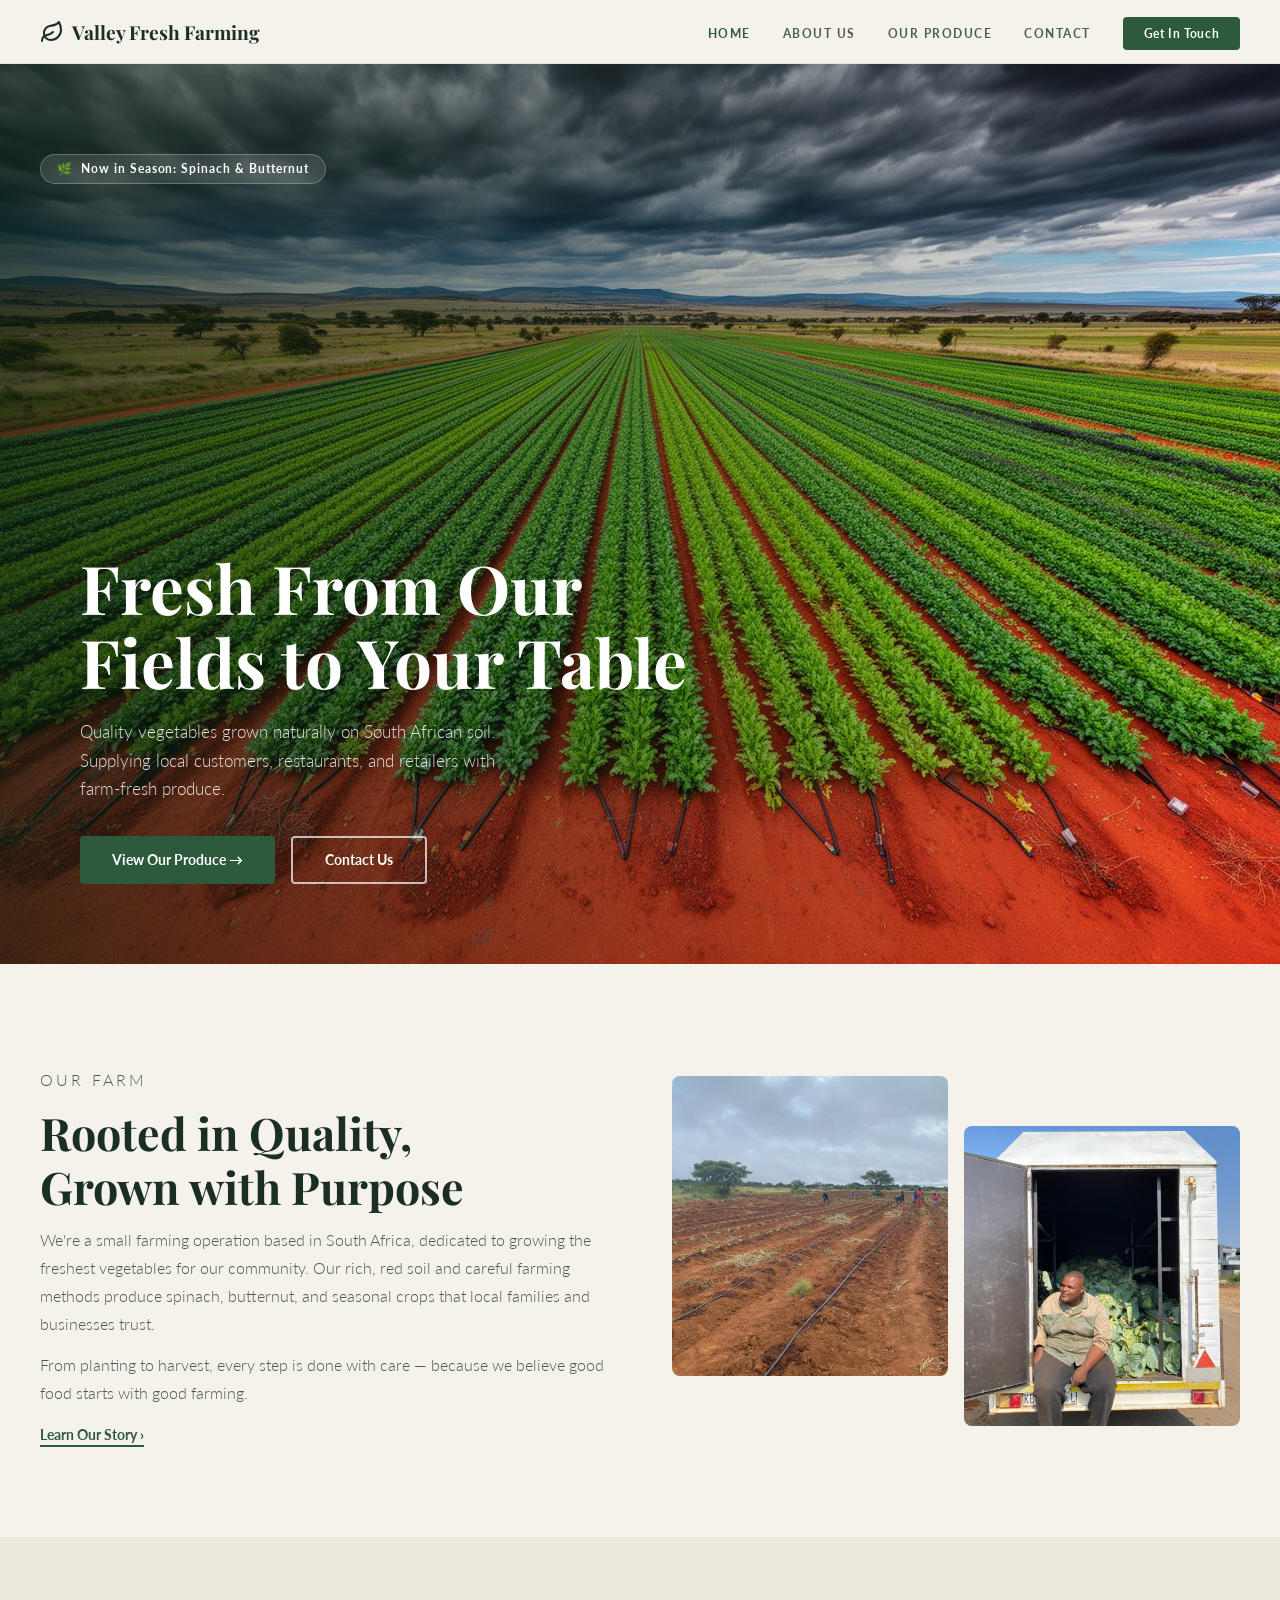
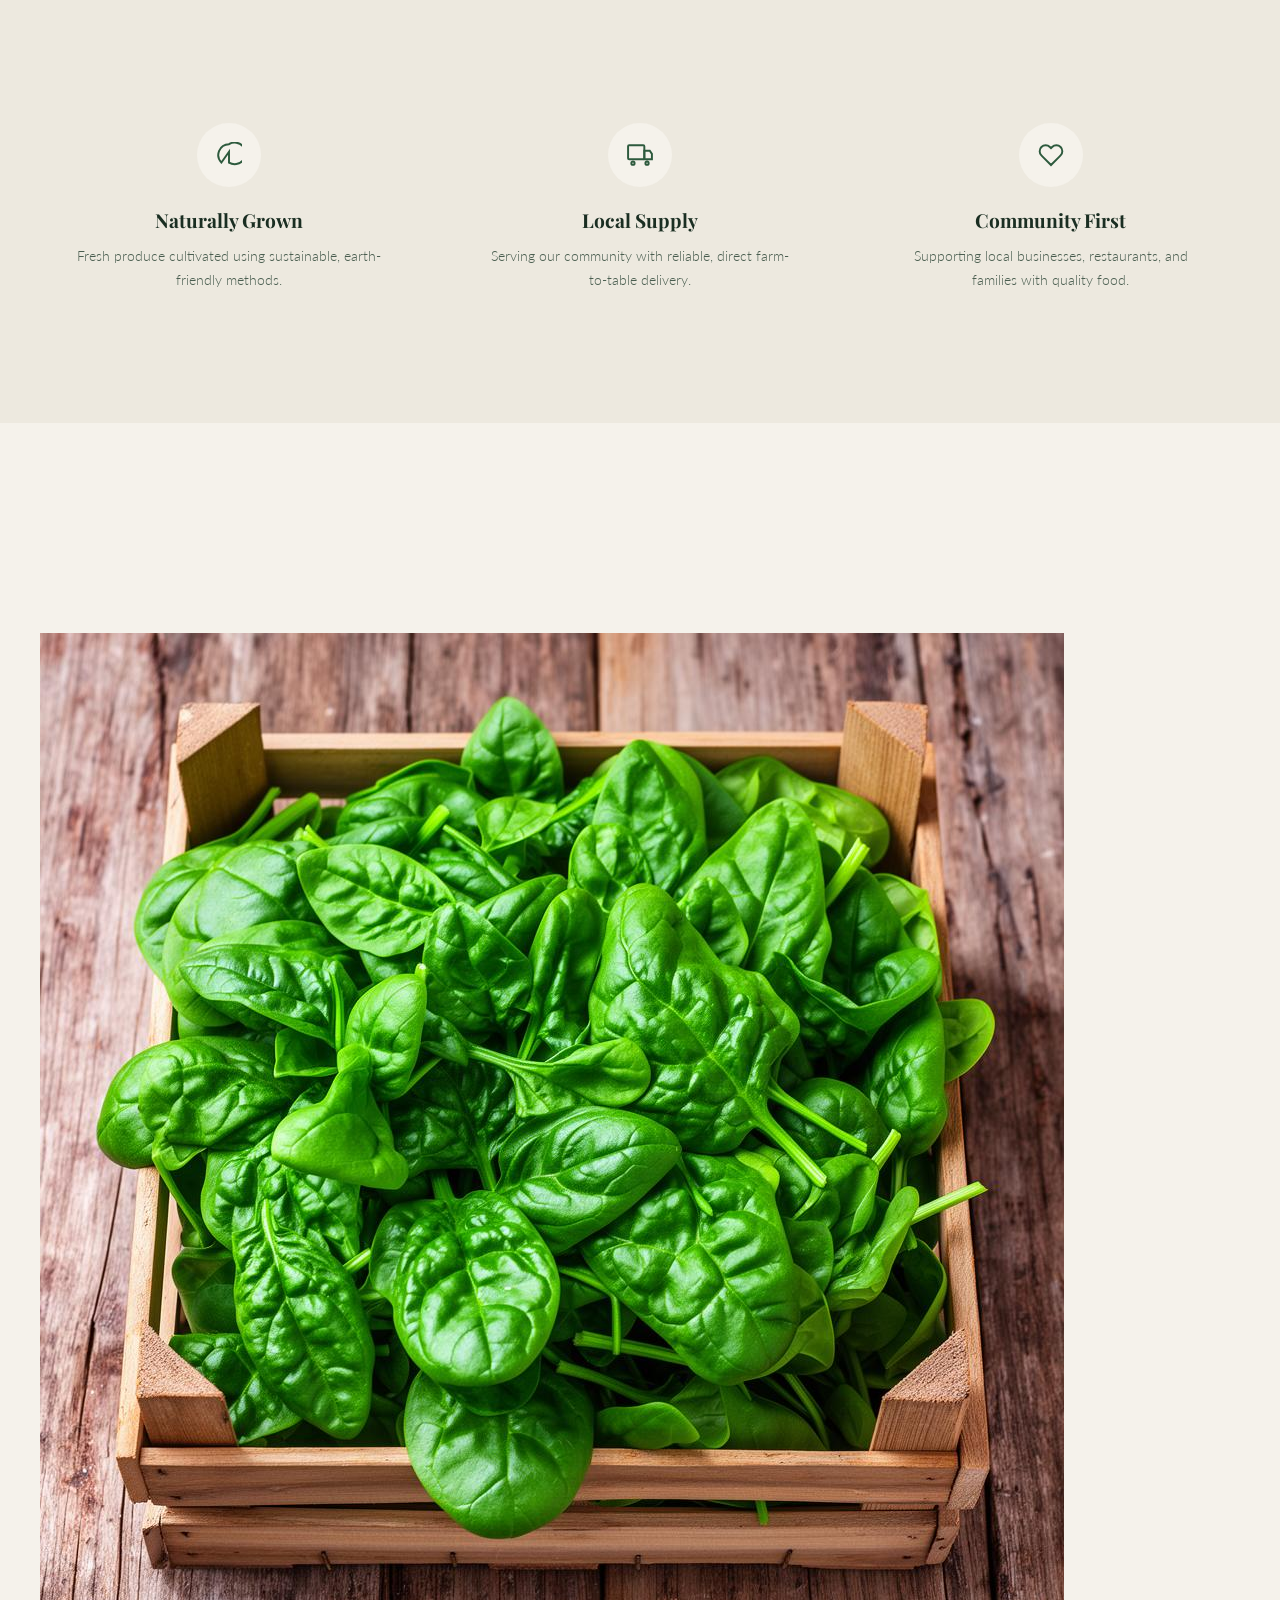
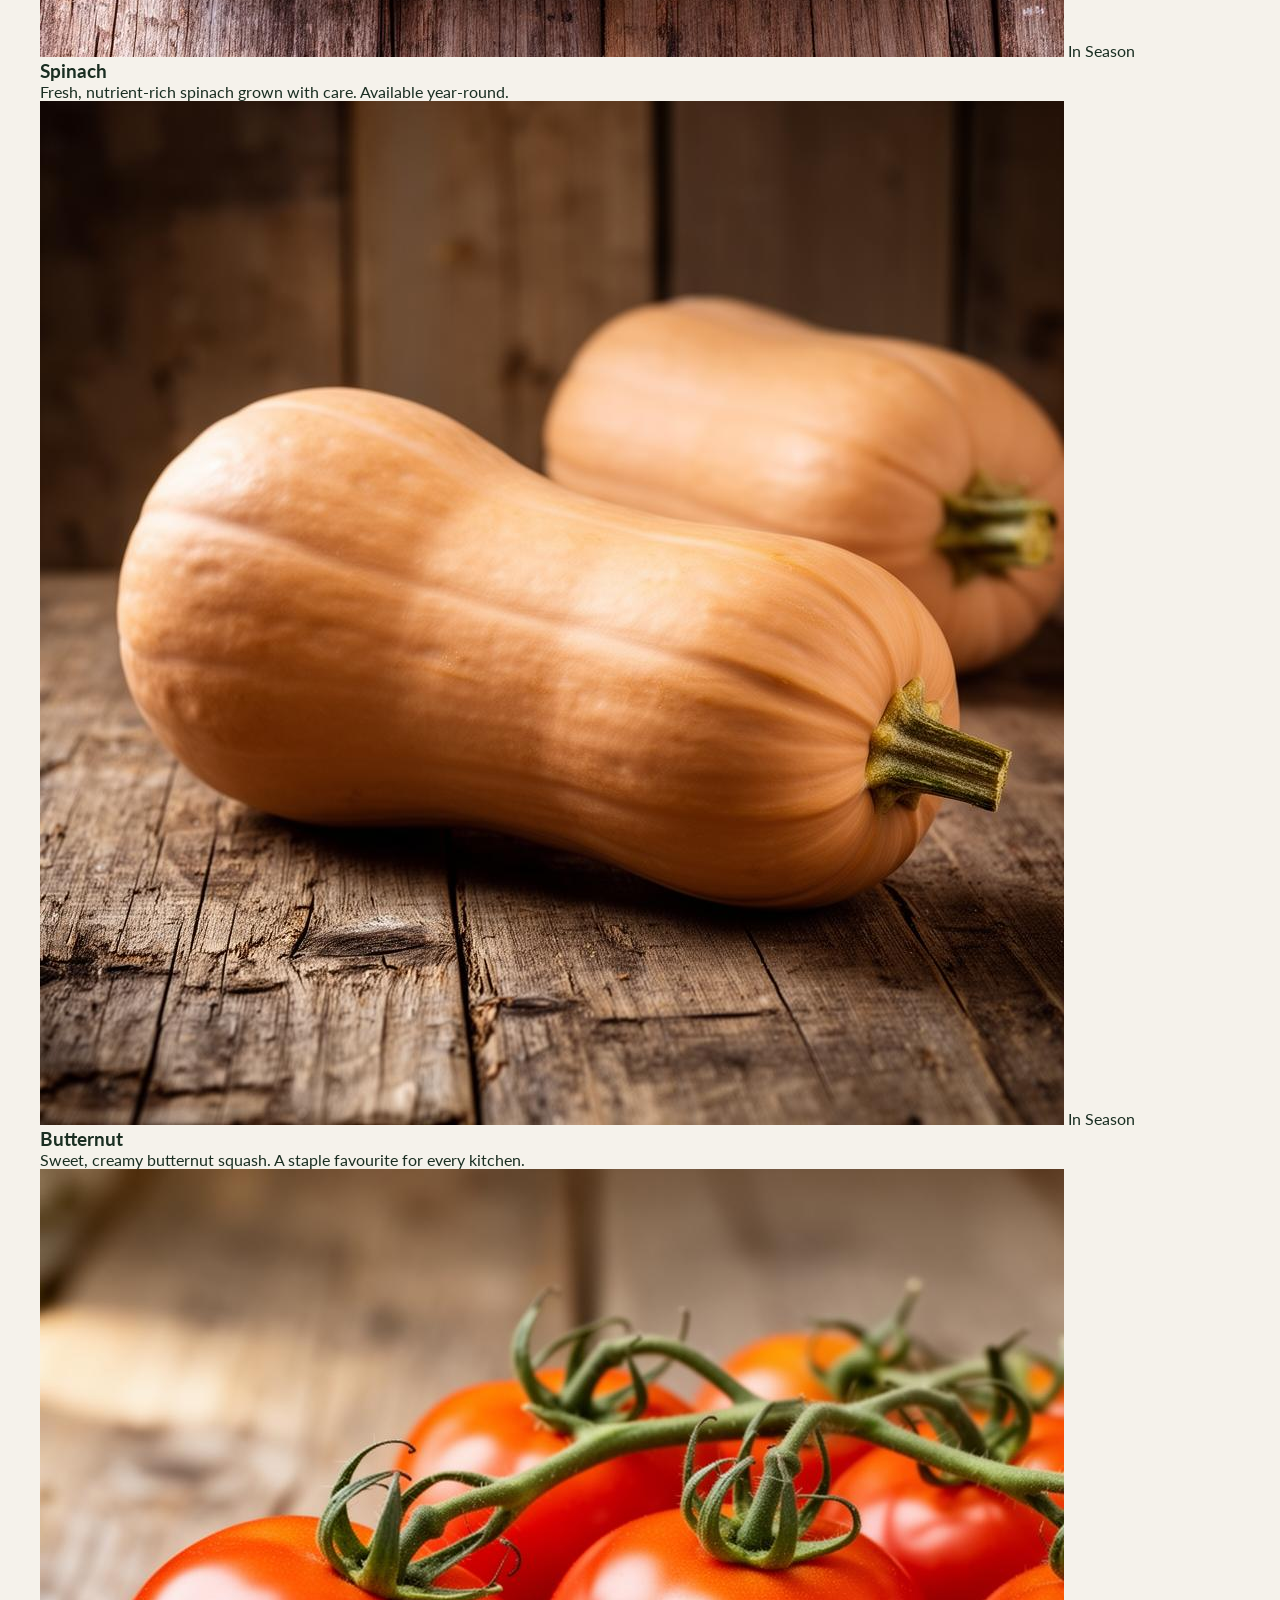
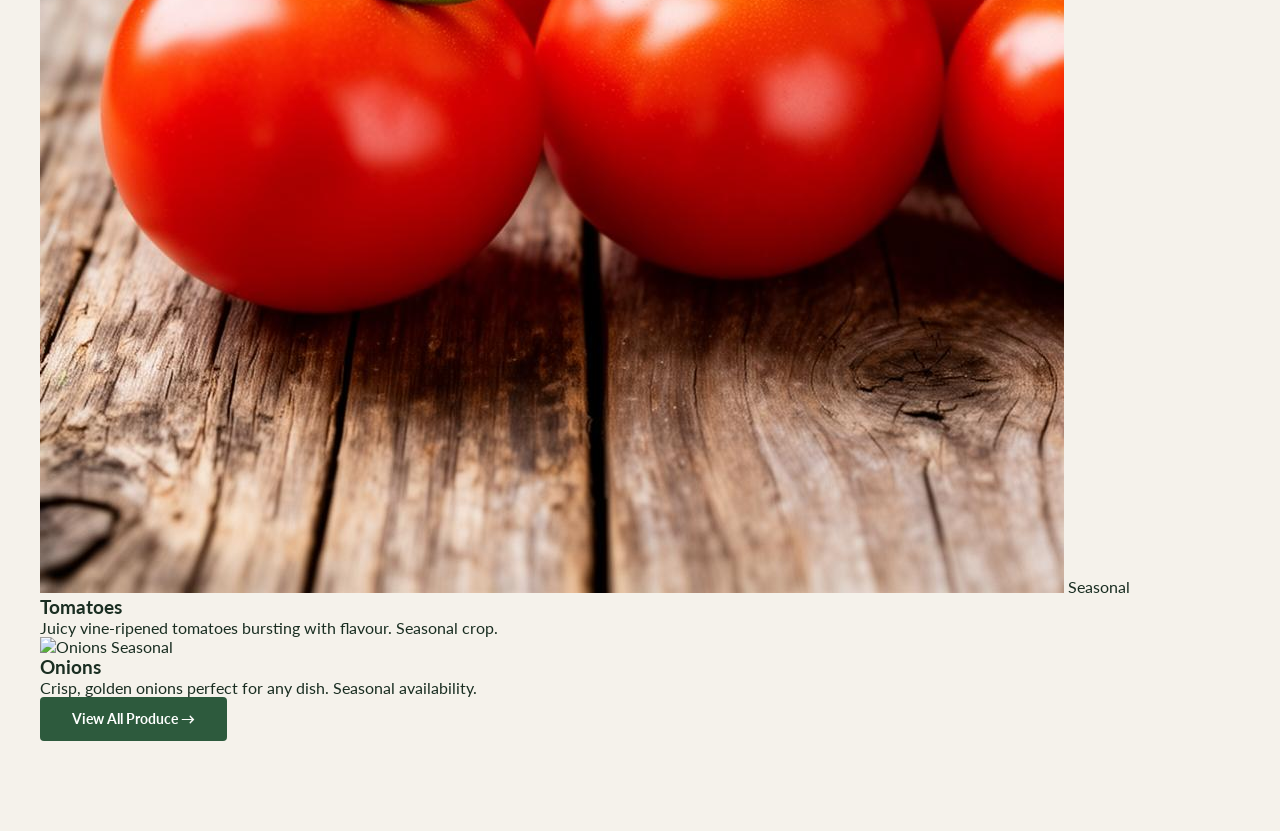
==== index.html @ d3a60b51 "initial commit" ====
<!doctype html>
<html lang="en">
  <head>
    <meta charset="UTF-8" />
    <meta name="viewport" content="width=device-width, initial-scale=1.0" />
    <title>Valley Fresh Farming – Fresh From Our Fields to Your Table</title>
    <link rel="preconnect" href="https://fonts.googleapis.com" />
    <link rel="preconnect" href="https://fonts.gstatic.com" crossorigin />
    <link
      href="https://fonts.googleapis.com/css2?family=Playfair+Display:ital,wght@0,600;0,700;1,600&family=Lato:wght@300;400;700&display=swap"
      rel="stylesheet"
    />
    <link rel="stylesheet" href="style.css" />
  </head>
  <body>
    <nav id="navbar">
      <a href="#" class="nav-logo" onclick="showPage('home')">
        <svg
          xmlns="http://www.w3.org/2000/svg"
          width="24"
          height="24"
          viewBox="0 0 24 24"
          fill="none"
          stroke="currentColor"
          stroke-width="2"
          stroke-linecap="round"
          stroke-linejoin="round"
          class="lucide lucide-leaf h-7 w-7 text-primary"
        >
          <path
            d="M11 20A7 7 0 0 1 9.8 6.1C15.5 5 17 4.48 19 2c1 2 2 4.18 2 8 0 5.5-4.78 10-10 10Z"
          ></path>
          <path d="M2 21c0-3 1.85-5.36 5.08-6C9.5 14.52 12 13 13 12"></path>
        </svg>
        Valley Fresh Farming
      </a>
      <ul class="nav-links" id="navLinks">
        <li>
          <a href="#" onclick="showPage('home')" id="nav-home" class="active"
            >Home</a
          >
        </li>
        <li>
          <a href="#" onclick="showPage('about')" id="nav-about">About Us</a>
        </li>
        <li>
          <a href="#" onclick="alert('Coming soon!')" id="nav-produce"
            >Our Produce</a
          >
        </li>
        <li>
          <a href="#" onclick="alert('Coming soon!')" id="nav-contact"
            >Contact</a
          >
        </li>
        <li>
          <a href="#" class="nav-cta" onclick="showPage('about')"
            >Get In Touch</a
          >
        </li>
      </ul>
      <button class="nav-hamburger" id="hamburger" aria-label="Menu">
        <span></span><span></span><span></span>
      </button>
    </nav>

    <!-- ============ HOME PAGE ============ -->
<div class="page active" id="page-home">

  <!-- Hero -->
  <section class="hero">
    <div class="hero-bg" id="heroBg"></div>
    <div class="hero-overlay"></div>
    <div class="hero-badge">Now in Season: Spinach &amp; Butternut</div>
    <div class="hero-content">
      <h1>Fresh From Our<br>Fields to Your Table</h1>
      <p>Quality vegetables grown naturally on South African soil. Supplying local customers, restaurants, and retailers with farm-fresh produce.</p>
      <div class="hero-btns">
        <a href="#" class="btn-primary" onclick="alert('Coming soon!')">View Our Produce →</a>
        <a href="#" class="btn-outline" onclick="alert('Coming soon!')">Contact Us</a>
      </div>
    </div>
  </section>

   <!-- Intro -->
  <section class="intro-section">
    <div class="intro-inner">
      <div class="intro-text reveal">
        <p class="section-label">Our Farm</p>
        <h2 class="section-title">Rooted in Quality,<br>Grown with Purpose</h2>
        <p>We're a small farming operation based in South Africa, dedicated to growing the freshest vegetables for our community. Our rich, red soil and careful farming methods produce spinach, butternut, and seasonal crops that local families and businesses trust.</p>
        <p>From planting to harvest, every step is done with care — because we believe good food starts with good farming.</p>
        <a href="#" class="learn-link" onclick="showPage('about')">Learn Our Story ›</a>
      </div>
      <div class="intro-images reveal">
        <div class="intro-img">
          <img src="/assets/farm-fields.jpeg" alt="Farm fields"/>
        </div>
        <div class="intro-img">
          <img src="/assets/farm-harvest.jpeg" alt="Farm harvest"/>
        </div>
  </section>

   <!-- Values -->
  <section class="values-section">
    <div class="values-inner">
      <div class="values-grid">
        <div class="value-card reveal">
          <div class="value-icon">
            <svg viewBox="0 0 24 24" fill="none" stroke="currentColor" stroke-width="1.8"><path d="M12 2a10 10 0 00-7 17l7-10v10a10 10 0 100-17z"/></svg>
          </div>
          <h3>Naturally Grown</h3>
          <p>Fresh produce cultivated using sustainable, earth-friendly methods.</p>
        </div>
        <div class="value-card reveal">
          <div class="value-icon">
            <svg viewBox="0 0 24 24" fill="none" stroke="currentColor" stroke-width="1.8"><rect x="1" y="3" width="15" height="13" rx="1"/><path d="M16 8h5l2 3v5h-7V8zM5.5 21a1.5 1.5 0 100-3 1.5 1.5 0 000 3zM18.5 21a1.5 1.5 0 100-3 1.5 1.5 0 000 3z"/></svg>
          </div>
          <h3>Local Supply</h3>
          <p>Serving our community with reliable, direct farm-to-table delivery.</p>
        </div>
        <div class="value-card reveal">
          <div class="value-icon">
            <svg viewBox="0 0 24 24" fill="none" stroke="currentColor" stroke-width="1.8"><path d="M20.84 4.61a5.5 5.5 0 00-7.78 0L12 5.67l-1.06-1.06a5.5 5.5 0 00-7.78 7.78l1.06 1.06L12 21.23l7.78-7.78 1.06-1.06a5.5 5.5 0 000-7.78z"/></svg>
          </div>
          <h3>Community First</h3>
          <p>Supporting local businesses, restaurants, and families with quality food.</p>
        </div>
      </div>
    </div>
  </section>

  <!-- Produce Preview -->
  <section class="produce-section">
    <div class="produce-inner">
      <div class="produce-header reveal">
        <h2 class="section-title">Our Fresh Produce</h2>
        <p class="section-subtitle">Grown on our farm with care — available for local customers, restaurants, and retailers.</p>
      </div>
      <div class="produce-grid">
        <div class="produce-card reveal">
          <div class="produce-img">
            <img src="/assets/spinach-product.jpg" alt="Spinach"/>
            <span class="produce-badge badge-season">In Season</span>
          </div>
          <div class="produce-info">
            <h3>Spinach</h3>
            <p>Fresh, nutrient-rich spinach grown with care. Available year-round.</p>
          </div>
        </div>
        <div class="produce-card reveal">
          <div class="produce-img">
            <img src="/assets/butternut-product.jpg" alt="Butternut"/>
            <span class="produce-badge badge-season">In Season</span>
          </div>
          <div class="produce-info">
            <h3>Butternut</h3>
            <p>Sweet, creamy butternut squash. A staple favourite for every kitchen.</p>
          </div>
        </div>
        <div class="produce-card reveal">
          <div class="produce-img">
            <img src="/assets/tomatoes-product.jpg" alt="Tomatoes"/>
            <span class="produce-badge badge-seasonal">Seasonal</span>
          </div>
          <div class="produce-info">
            <h3>Tomatoes</h3>
            <p>Juicy vine-ripened tomatoes bursting with flavour. Seasonal crop.</p>
          </div>
        </div>
        <div class="produce-card reveal">
          <div class="produce-img">
            <img src="/assets/" alt="Onions"/>
            <span class="produce-badge badge-seasonal">Seasonal</span>
          </div>
          <div class="produce-info">
            <h3>Onions</h3>
            <p>Crisp, golden onions perfect for any dish. Seasonal availability.</p>
          </div>
        </div>
      </div>
      <div class="produce-cta reveal">
        <a href="#" class="btn-primary" onclick="alert('Coming soon!')">View All Produce →</a>
      </div>
    </div>
  </section>

    <script src="script.js"></script>
  </body>
</html>
---- style.css ----
:root {
  --green-dark: #2d5a3d;
  --green-mid: #3d7a52;
  --green-light: #5a9e6f;
  --cream: #f5f2eb;
  --cream-dark: #ede9df;
  --brown-dark: #3d2317;
  --brown-mid: #5c3825;
  --text-dark: #1a2e22;
  --text-mid: #4a5e50;
  --text-light: #7a8c7f;
  --white: #ffffff;
  --gold: #c8a84b;
  --gold-light: #e8c87a;
}

*,
*::before,
*::after {
  box-sizing: border-box;
  margin: 0;
  padding: 0;
}
html {
  scroll-behavior: smooth;
}
body {
  font-family: "Lato", sans-serif;
  background: var(--cream);
  color: var(--text-dark);
  overflow-x: hidden;
}

/* ============ NAV ============ */
nav {
  position: fixed;
  top: 0;
  left: 0;
  right: 0;
  z-index: 1000;
  background: rgba(245, 242, 235, 0.97);
  backdrop-filter: blur(8px);
  border-bottom: 1px solid rgba(45, 90, 61, 0.1);
  padding: 0 2.5rem;
  height: 64px;
  display: flex;
  align-items: center;
  justify-content: space-between;
  transition: box-shadow 0.3s;
}
nav.scrolled {
  box-shadow: 0 2px 20px rgba(0, 0, 0, 0.08);
}

.nav-logo {
  display: flex;
  align-items: center;
  gap: 0.5rem;
  text-decoration: none;
  font-family: "Playfair Display", serif;
  font-size: 1.2rem;
  color: var(--text-dark);
  font-weight: 700;
}
.nav-logo .leaf-icon {
  width: 28px;
  height: 28px;
  color: var(--green-dark);
}

.nav-links {
  display: flex;
  align-items: center;
  gap: 2rem;
  list-style: none;
}
.nav-links a {
  text-decoration: none;
  font-size: 0.78rem;
  font-weight: 700;
  letter-spacing: 0.12em;
  text-transform: uppercase;
  color: var(--text-mid);
  transition: color 0.2s;
}
.nav-links a:hover,
.nav-links a.active {
  color: var(--green-dark);
}

.nav-cta {
  background: var(--green-dark);
  color: var(--white) !important;
  padding: 0.55rem 1.3rem;
  border-radius: 4px;
  font-size: 0.78rem !important;
  font-weight: 700 !important;
  letter-spacing: 0.05em !important;
  text-transform: none !important;
  transition: background 0.2s !important;
}
.nav-cta:hover {
  background: var(--green-mid) !important;
}

.nav-hamburger {
  display: none;
  flex-direction: column;
  gap: 5px;
  cursor: pointer;
  background: none;
  border: none;
  padding: 4px;
}
.nav-hamburger span {
  width: 22px;
  height: 2px;
  background: var(--text-dark);
  border-radius: 2px;
  display: block;
  transition: all 0.3s;
}

@media (max-width: 768px) {
  .nav-links {
    display: none;
    position: absolute;
    top: 64px;
    left: 0;
    right: 0;
    background: var(--cream);
    flex-direction: column;
    padding: 1.5rem 2rem 2rem;
    gap: 1.2rem;
    border-bottom: 1px solid rgba(0, 0, 0, 0.06);
  }
  .nav-links.open {
    display: flex;
  }
  .nav-hamburger {
    display: flex;
  }
}

/* ============ HERO ============ */
.hero {
  position: relative;
  height: 100vh;
  min-height: 600px;
  display: flex;
  align-items: flex-end;
  padding-bottom: 80px;
  overflow: hidden;
  margin-top: 64px;
}
.hero-bg {
  position: absolute;
  inset: 0;
  background: url("/assets/hero-farm.jpg") center/cover no-repeat;
  transform: scale(1.05);
  transition: transform 8s ease-out;
}
.hero-bg.loaded {
  transform: scale(1);
}
.hero-overlay {
  position: absolute;
  inset: 0;
  background: linear-gradient(
    to right,
    rgba(10, 30, 15, 0.72) 0%,
    rgba(10, 30, 15, 0.3) 60%,
    transparent 100%
  );
}
.hero-badge {
  position: absolute;
  top: 90px;
  left: 2.5rem;
  background: rgba(255, 255, 255, 0.12);
  backdrop-filter: blur(4px);
  border: 1px solid rgba(255, 255, 255, 0.25);
  color: #fff;
  font-size: 0.75rem;
  font-weight: 700;
  letter-spacing: 0.08em;
  padding: 0.4rem 1rem;
  border-radius: 50px;
  display: flex;
  align-items: center;
  gap: 0.5rem;
}
.hero-badge::before {
  content: "🌿";
}

.hero-content {
  position: relative;
  z-index: 1;
  padding: 0 2.5rem;
  max-width: 700px;
  animation: fadeUp 1s ease both;
}
.hero-content h1 {
  font-family: "Playfair Display", serif;
  font-size: clamp(2.6rem, 5.5vw, 4.2rem);
  line-height: 1.1;
  color: #fff;
  margin-bottom: 1.2rem;
  font-weight: 700;
}
.hero-content p {
  color: rgba(255, 255, 255, 0.85);
  font-size: 1.05rem;
  line-height: 1.7;
  max-width: 440px;
  margin-bottom: 2rem;
  font-weight: 300;
}
.hero-btns {
  display: flex;
  gap: 1rem;
  flex-wrap: wrap;
}

/* ============ BUTTONS ============ */
.btn-primary {
  background: var(--green-dark);
  color: #fff;
  padding: 0.85rem 2rem;
  border-radius: 4px;
  text-decoration: none;
  font-weight: 700;
  font-size: 0.9rem;
  display: inline-flex;
  align-items: center;
  gap: 0.5rem;
  transition:
    background 0.2s,
    transform 0.2s;
}
.btn-primary:hover {
  background: var(--green-mid);
  transform: translateY(-1px);
}

.btn-outline {
  background: transparent;
  color: #fff;
  padding: 0.85rem 2rem;
  border-radius: 4px;
  text-decoration: none;
  font-weight: 700;
  font-size: 0.9rem;
  border: 2px solid rgba(255, 255, 255, 0.7);
  transition:
    background 0.2s,
    border-color 0.2s;
}
.btn-outline:hover {
  background: rgba(255, 255, 255, 0.1);
  border-color: #fff;
}

.btn-whatsapp {
  background: #25d366;
  color: #fff;
  padding: 0.85rem 2rem;
  border-radius: 4px;
  text-decoration: none;
  font-weight: 700;
  font-size: 0.9rem;
  display: inline-flex;
  align-items: center;
  gap: 0.5rem;
  transition:
    background 0.2s,
    transform 0.2s;
}
.btn-whatsapp:hover {
  background: #1ebe59;
  transform: translateY(-1px);
}

/* ===== SECTION GENERAL ===== */

section {
  padding: 90px 2.5rem;
}

.section-label {
  font-size: 0.7rem;
  font-weight: 700;
  letter-spacing: 0.2em;
  text-transform: uppercase;
  color: var(--green-mid);
  margin-bottom: 0.75rem;
}

.section-title {
  font-family: "Playfair Display", serif;
  font-size: clamp(1.8rem, 3.5vw, 2.8rem);
  color: var(--text-dark);
  line-height: 1.2;
}
.section-subtitle {
  font-size: 1rem;
  color: var(--text-mid);
  line-height: 1.7;
  max-width: 560px;
  margin-top: 0.75rem;
  font-weight: 300;
}

/* ===== ANIMATIONS ===== */

@keyframes fadeUp {
  from {
    opacity: 0;
    transform: translateY(30px);
  }
  to {
    opacity: 1;
    transform: translateY(0);
  }
}
@keyframes pageFade {
  from {
    opacity: 0;
  }
  to {
    opacity: 1;
  }
}
.reveal {
  opacity: 0;
  transform: translateY(28px);
  transition:
    opacity 0.7s ease,
    transform 0.7s ease;
}
.reveal.visible {
  opacity: 1;
  transform: translateY(0);
}

.intro-section { background: var(--cream); }
.intro-inner {
  max-width: 1200px;
  margin: 0 auto;
  display: grid;
  grid-template-columns: 1fr 1fr;
  gap: 4rem;
  align-items: center;
}
.intro-text p {
  color: var(--text-mid);
  line-height: 1.8;
  margin-top: 0.75rem;
  font-weight: 300;
  font-size: 0.98rem;
}
.learn-link {
  display: inline-flex; align-items: center; gap: 0.4rem;
  color: var(--green-dark); font-weight: 700; text-decoration: none;
  font-size: 0.9rem; margin-top: 1.2rem;
  border-bottom: 2px solid var(--green-dark);
  padding-bottom: 2px; transition: gap 0.2s;
}
.learn-link:hover { gap: 0.7rem; }

.intro-images {
  display: grid;
  grid-template-columns: 1fr 1fr;
  gap: 1rem;
  align-items: start;
}
.intro-img {
  border-radius: 8px;
  overflow: hidden;
}
.intro-img img {
  width: 100%; height: 100%;
  object-fit: cover; display: block;
  transition: transform 0.5s;
}
.intro-img:hover img { transform: scale(1.04); }
.intro-img:first-child {
  height: 300px;
}
.intro-img:last-child {
  height: 300px;
  margin-top: 50px;
}

@media (max-width: 900px) {
  .intro-inner { grid-template-columns: 1fr; gap: 2rem; }
  .intro-images { grid-template-columns: 1fr 1fr; }
  .intro-img:first-child,
  .intro-img:last-child { height: 200px; margin-top: 0; }
}

/* ============ VALUES ============ */
.values-section { background: var(--cream-dark); }
.values-inner { max-width: 1200px; margin: 0 auto; text-align: center; }
.values-grid { display: grid; grid-template-columns: repeat(3, 1fr); gap: 2rem; margin-top: 3.5rem; }
.value-card { padding: 2.5rem 2rem; }
.value-icon {
  width: 64px; height: 64px; background: var(--cream); border-radius: 50%;
  display: flex; align-items: center; justify-content: center;
  margin: 0 auto 1.2rem; color: var(--green-dark);
}
.value-icon svg { width: 26px; height: 26px; }
.value-card h3 { font-family: 'Playfair Display', serif; font-size: 1.2rem; margin-bottom: 0.7rem; }
.value-card p { color: var(--text-mid); font-size: 0.9rem; line-height: 1.7; font-weight: 300; }

@media (max-width: 700px) { .values-grid { grid-template-columns: 1fr; } }
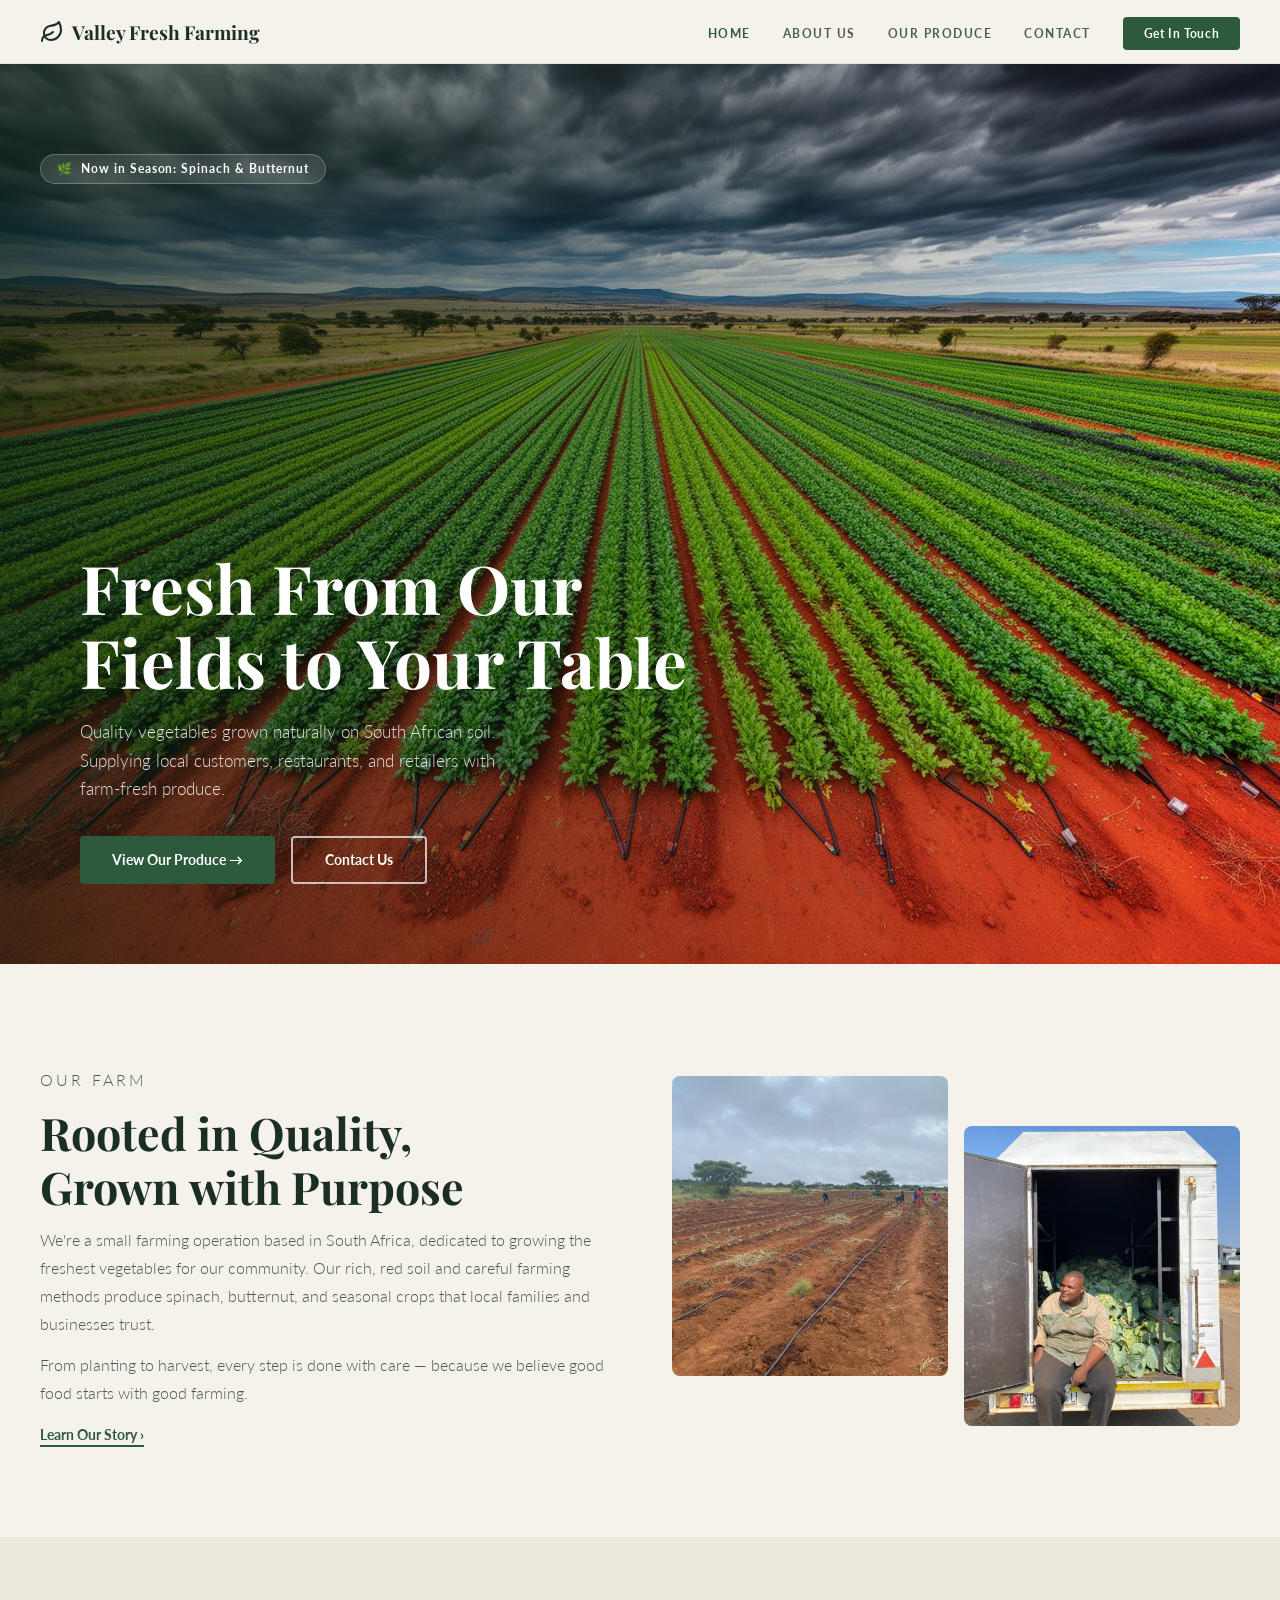
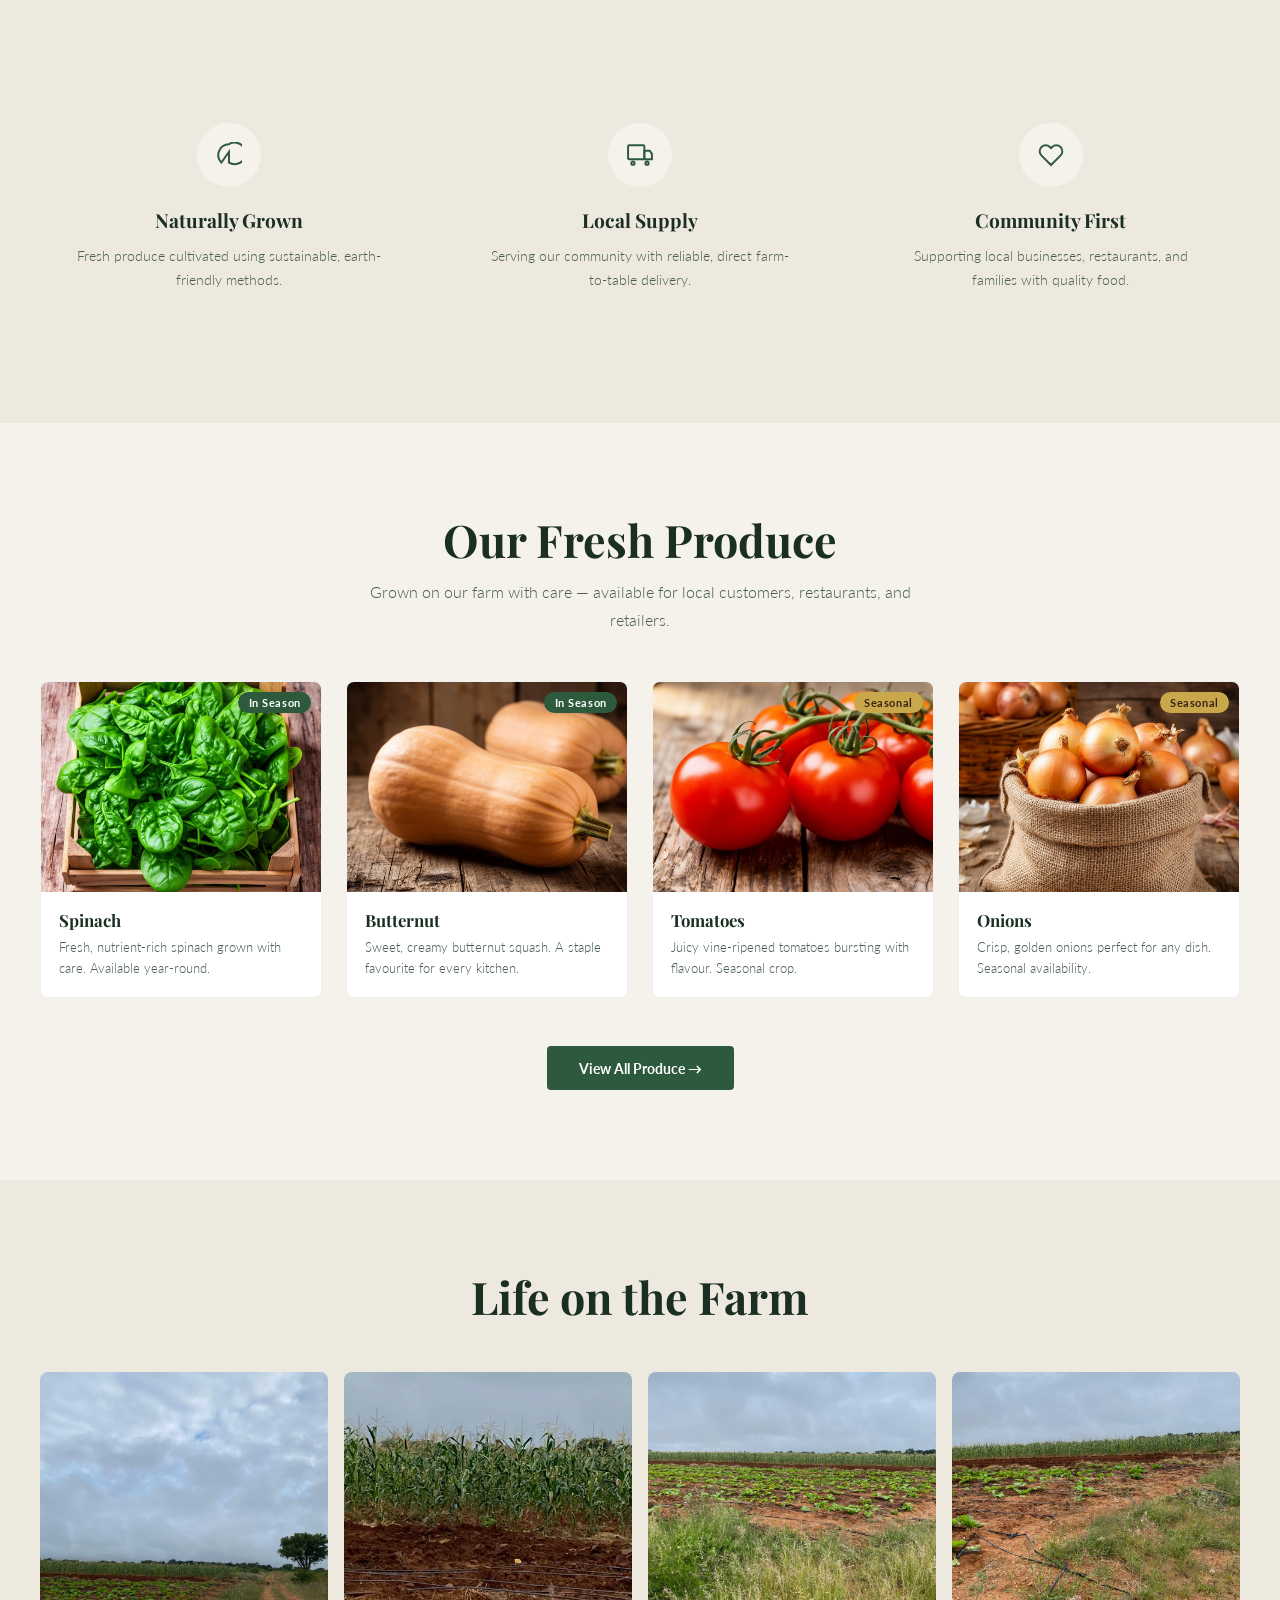
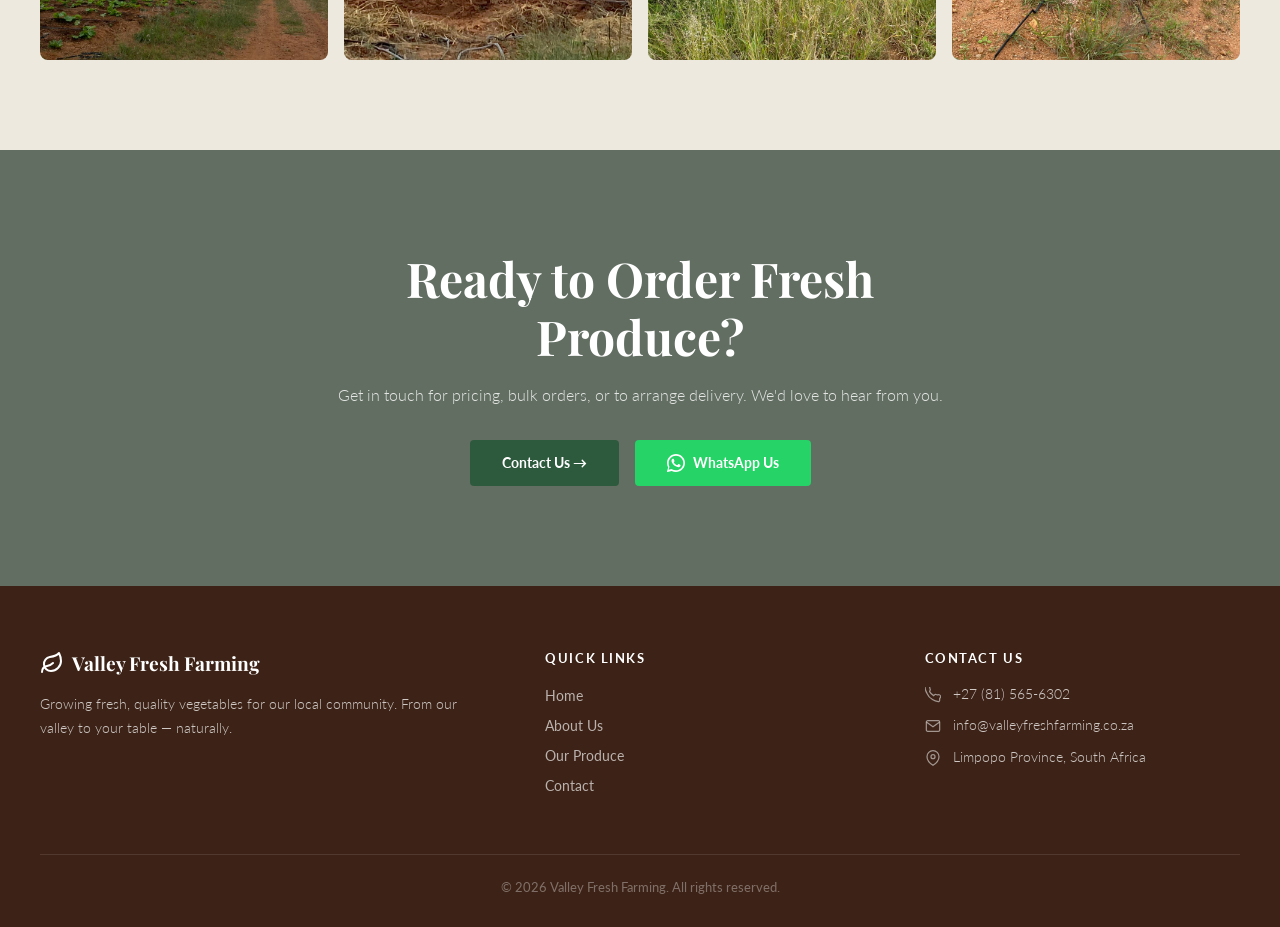
==== commit b05119bc: "about us page" ====
--- a/index.html
+++ b/index.html
@@ -41,7 +41,7 @@
           >
         </li>
         <li>
-          <a href="#" onclick="showPage('about')" id="nav-about">About Us</a>
+          <a href="about.html" onclick="showPage('about')" id="nav-about">About Us</a>
         </li>
         <li>
           <a href="#" onclick="alert('Coming soon!')" id="nav-produce"
@@ -170,7 +170,7 @@
         </div>
         <div class="produce-card reveal">
           <div class="produce-img">
-            <img src="/assets/" alt="Onions"/>
+            <img src="/assets/onions-product.jpg" alt="Onions"/>
             <span class="produce-badge badge-seasonal">Seasonal</span>
           </div>
           <div class="produce-info">
@@ -184,6 +184,93 @@
       </div>
     </div>
   </section>
+
+   <!-- Gallery -->
+  <section class="gallery-section">
+    <div class="gallery-inner">
+      <div class="gallery-header reveal">
+        <h2 class="section-title">Life on the Farm</h2>
+      </div>
+      <div class="gallery-grid">
+        <div class="gallery-item reveal"><img src="/assets/gallery1.jpeg" alt="Farm path"/></div>
+        <div class="gallery-item reveal"><img src="/assets/gallery2.jpeg" alt="Maize field"/></div>
+        <div class="gallery-item reveal"><img src="/assets/gallery3.jpeg" alt="Crop rows"/></div>
+        <div class="gallery-item reveal"><img src="/assets/gallery4.jpeg" alt="Irrigation"/></div>
+      </div>
+    </div>
+  </section>
+
+   <!-- CTA -->
+  <section class="cta-section">
+    <div class="cta-overlay"></div>
+    <div class="cta-content reveal">
+      <h2>Ready to Order Fresh Produce?</h2>
+      <p>Get in touch for pricing, bulk orders, or to arrange delivery. We'd love to hear from you.</p>
+      <div class="cta-btns">
+        <a href="#" class="btn-primary" onclick="alert('Coming soon!')">Contact Us →</a>
+        <a href="https://wa.me/27815656302" class="btn-whatsapp">
+          <svg width="18" height="18" viewBox="0 0 24 24" fill="currentColor"><path d="M17.472 14.382c-.297-.149-1.758-.867-2.03-.967-.273-.099-.471-.148-.67.15-.197.297-.767.966-.94 1.164-.173.199-.347.223-.644.075-.297-.15-1.255-.463-2.39-1.475-.883-.788-1.48-1.761-1.653-2.059-.173-.297-.018-.458.13-.606.134-.133.298-.347.446-.52.149-.174.198-.298.298-.497.099-.198.05-.371-.025-.52-.075-.149-.669-1.612-.916-2.207-.242-.579-.487-.5-.669-.51-.173-.008-.371-.01-.57-.01-.198 0-.52.074-.792.372-.272.297-1.04 1.016-1.04 2.479 0 1.462 1.065 2.875 1.213 3.074.149.198 2.096 3.2 5.077 4.487.709.306 1.262.489 1.694.625.712.227 1.36.195 1.871.118.571-.085 1.758-.719 2.006-1.413.248-.694.248-1.289.173-1.413-.074-.124-.272-.198-.57-.347z"/><path d="M12 0C5.373 0 0 5.373 0 12c0 2.123.555 4.116 1.526 5.849L.057 23.057a.75.75 0 00.916.916l5.207-1.469A11.94 11.94 0 0012 24c6.627 0 12-5.373 12-12S18.627 0 12 0zm0 21.75c-1.992 0-3.849-.571-5.42-1.557l-.388-.243-4.022 1.135 1.135-4.022-.243-.388A9.718 9.718 0 012.25 12C2.25 6.615 6.615 2.25 12 2.25S21.75 6.615 21.75 12 17.385 21.75 12 21.75z"/></svg>
+          WhatsApp Us
+        </a>
+      </div>
+    </div>
+  </section>
+
+</div>
+
+  <!-- ============ FOOTER ============ -->
+<footer>
+  <div class="footer-inner">
+    <div class="footer-brand">
+      <a href="#" class="nav-logo" onclick="showPage('home')">
+        <svg
+          xmlns="http://www.w3.org/2000/svg"
+          width="24"
+          height="24"
+          viewBox="0 0 24 24"
+          fill="none"
+          stroke="currentColor"
+          stroke-width="2"
+          stroke-linecap="round"
+          stroke-linejoin="round"
+          class="lucide lucide-leaf h-7 w-7 text-primary"
+        >
+          <path
+            d="M11 20A7 7 0 0 1 9.8 6.1C15.5 5 17 4.48 19 2c1 2 2 4.18 2 8 0 5.5-4.78 10-10 10Z"
+          ></path>
+          <path d="M2 21c0-3 1.85-5.36 5.08-6C9.5 14.52 12 13 13 12"></path>
+        </svg>
+        Valley Fresh Farming
+      </a>
+      <p>Growing fresh, quality vegetables for our local community. From our valley to your table — naturally.</p>
+    </div>
+    <div class="footer-col">
+      <h4>Quick Links</h4>
+      <ul>
+        <li><a href="#" onclick="showPage('home')">Home</a></li>
+        <li><a href="#" onclick="showPage('about')">About Us</a></li>
+        <li><a href="#" onclick="alert('Coming soon!')">Our Produce</a></li>
+        <li><a href="#" onclick="alert('Coming soon!')">Contact</a></li>
+      </ul>
+    </div>
+    <div class="footer-col">
+      <h4>Contact Us</h4>
+      <div class="footer-contact-item">
+        <svg viewBox="0 0 24 24" fill="none" stroke="currentColor" stroke-width="1.8"><path d="M22 16.92v3a2 2 0 01-2.18 2 19.79 19.79 0 01-8.63-3.07A19.5 19.5 0 013.07 9.62 19.79 19.79 0 01.07 1a2 2 0 012-2.18h3a2 2 0 012 1.72c.127.96.361 1.903.7 2.81a2 2 0 01-.45 2.11L6.91 6.91a16 16 0 006.06 6.06l1.27-1.27a2 2 0 012.11-.45c.907.339 1.85.573 2.81.7A2 2 0 0122 16.92z"/></svg>
+        +27 (81) 565-6302
+      </div>
+      <div class="footer-contact-item">
+        <svg viewBox="0 0 24 24" fill="none" stroke="currentColor" stroke-width="1.8"><path d="M4 4h16c1.1 0 2 .9 2 2v12c0 1.1-.9 2-2 2H4c-1.1 0-2-.9-2-2V6c0-1.1.9-2 2-2z"/><polyline points="22,6 12,13 2,6"/></svg>
+        info@valleyfreshfarming.co.za
+      </div>
+      <div class="footer-contact-item">
+        <svg viewBox="0 0 24 24" fill="none" stroke="currentColor" stroke-width="1.8"><path d="M21 10c0 7-9 13-9 13s-9-6-9-13a9 9 0 0118 0z"/><circle cx="12" cy="10" r="3"/></svg>
+        Limpopo Province, South Africa
+      </div>
+    </div>
+  </div>
+  <div class="footer-bottom">© 2026 Valley Fresh Farming. All rights reserved.</div>
+</footer>
 
     <script src="script.js"></script>
   </body>
--- a/style.css
+++ b/style.css
@@ -414,4 +414,142 @@
 .value-card h3 { font-family: 'Playfair Display', serif; font-size: 1.2rem; margin-bottom: 0.7rem; }
 .value-card p { color: var(--text-mid); font-size: 0.9rem; line-height: 1.7; font-weight: 300; }
 
-@media (max-width: 700px) { .values-grid { grid-template-columns: 1fr; } }+@media (max-width: 700px) { .values-grid { grid-template-columns: 1fr; } }
+
+/* ============ PRODUCE ============ */
+.produce-section { background: var(--cream); }
+.produce-inner { max-width: 1200px; margin: 0 auto; }
+.produce-header { text-align: center; margin-bottom: 3rem; }
+.produce-header .section-subtitle { margin: 0.75rem auto 0; }
+.produce-grid { display: grid; grid-template-columns: repeat(4, 1fr); gap: 1.5rem; }
+.produce-card {
+  background: var(--white); border-radius: 8px; overflow: hidden;
+  border: 1px solid rgba(0,0,0,0.06);
+  transition: transform 0.3s, box-shadow 0.3s;
+}
+.produce-card:hover { transform: translateY(-4px); box-shadow: 0 12px 30px rgba(0,0,0,0.1); }
+.produce-img { position: relative; aspect-ratio: 4/3; overflow: hidden; background: var(--cream-dark); }
+.produce-img img { width: 100%; height: 100%; object-fit: cover; display: block; transition: transform 0.5s; }
+.produce-card:hover .produce-img img { transform: scale(1.06); }
+.produce-badge {
+  position: absolute; top: 10px; right: 10px;
+  font-size: 0.68rem; font-weight: 700; letter-spacing: 0.05em;
+  padding: 0.25rem 0.65rem; border-radius: 50px;
+}
+.badge-season { background: var(--green-dark); color: #fff; }
+.badge-seasonal { background: var(--gold); color: var(--brown-dark); }
+.produce-info { padding: 1.1rem; }
+.produce-info h3 { font-family: 'Playfair Display', serif; font-size: 1.05rem; margin-bottom: 0.35rem; }
+.produce-info p { font-size: 0.83rem; color: var(--text-mid); line-height: 1.6; font-weight: 300; }
+.produce-cta { text-align: center; margin-top: 3rem; }
+
+@media (max-width: 900px) { .produce-grid { grid-template-columns: repeat(2, 1fr); } }
+@media (max-width: 500px) { .produce-grid { grid-template-columns: 1fr; } }
+
+/* ============ GALLERY ============ */
+.gallery-section { background: var(--cream-dark); }
+.gallery-inner { max-width: 1200px; margin: 0 auto; }
+.gallery-header { text-align: center; margin-bottom: 3rem; }
+.gallery-grid { display: grid; grid-template-columns: repeat(4, 1fr); gap: 1rem; }
+.gallery-item { border-radius: 8px; overflow: hidden; aspect-ratio: 1; background: var(--cream); }
+.gallery-item img { width: 100%; height: 100%; object-fit: cover; display: block; transition: transform 0.5s; }
+.gallery-item:hover img { transform: scale(1.06); }
+
+@media (max-width: 700px) { .gallery-grid { grid-template-columns: repeat(2, 1fr); } }
+
+/* ============ CTA BANNER ============ */
+.cta-section {
+  position: relative; padding: 100px 2.5rem;
+  overflow: hidden; text-align: center;
+  background: url('https://images.unsplash.com/photo-1543591091-2478e929c2c2?w=1600&q=80') center/cover no-repeat;
+}
+.cta-overlay { position: absolute; inset: 0; background: rgba(20,40,25,0.65); }
+.cta-content { position: relative; z-index: 1; max-width: 680px; margin: 0 auto; }
+.cta-content h2 {
+  font-family: 'Playfair Display', serif;
+  font-size: clamp(2rem, 4vw, 3rem);
+  color: #fff; margin-bottom: 1rem; line-height: 1.2;
+}
+.cta-content p { color: rgba(255,255,255,0.82); font-size: 1rem; line-height: 1.7; font-weight: 300; margin-bottom: 2rem; }
+.cta-btns { display: flex; gap: 1rem; justify-content: center; flex-wrap: wrap; }
+
+
+/* ============ FOOTER ============ */
+footer { background: var(--brown-dark); color: rgba(255,255,255,0.75); padding: 64px 2.5rem 32px; }
+.footer-inner {
+  max-width: 1200px; margin: 0 auto;
+  display: grid; grid-template-columns: 1.4fr 1fr 1fr; gap: 4rem;
+  padding-bottom: 3rem;
+  border-bottom: 1px solid rgba(255,255,255,0.1);
+}
+.footer-brand .nav-logo { color: #fff; margin-bottom: 1rem; display: flex; }
+.footer-brand p { font-size: 0.88rem; line-height: 1.7; font-weight: 300; }
+.footer-col h4 {
+  font-size: 0.8rem; font-weight: 700; letter-spacing: 0.12em;
+  text-transform: uppercase; color: #fff; margin-bottom: 1.2rem;
+}
+.footer-col ul { list-style: none; }
+.footer-col ul li { margin-bottom: 0.7rem; }
+.footer-col ul li a { text-decoration: none; color: rgba(255,255,255,0.65); font-size: 0.9rem; transition: color 0.2s; }
+.footer-col ul li a:hover { color: #fff; }
+.footer-contact-item {
+  display: flex; align-items: flex-start; gap: 0.75rem;
+  font-size: 0.88rem; margin-bottom: 0.85rem; font-weight: 300;
+}
+.footer-contact-item svg { width: 16px; height: 16px; flex-shrink: 0; margin-top: 2px; opacity: 0.7; }
+.footer-bottom {
+  max-width: 1200px; margin: 1.5rem auto 0;
+  font-size: 0.8rem; text-align: center; color: rgba(255,255,255,0.35);
+}
+
+@media (max-width: 768px) { .footer-inner { grid-template-columns: 1fr; gap: 2.5rem; } }
+
+/* ============ PAGE HERO (About) ============ */
+.page-hero {
+  height: 480px; position: relative;
+  display: flex; align-items: center; justify-content: center;
+  overflow: hidden; margin-top: 64px;
+}
+.page-hero-bg {
+  position: absolute; inset: 0;
+  background: url('https://images.unsplash.com/photo-1500382017468-9049fed747ef?w=1600&q=80') center/cover no-repeat;
+}
+.page-hero-overlay { position: absolute; inset: 0; background: rgba(10,25,15,0.5); }
+.page-hero-content { position: relative; z-index: 1; text-align: center; }
+.page-hero-content h1 {
+  font-family: 'Playfair Display', serif;
+  font-size: clamp(2.2rem, 5vw, 3.5rem);
+  color: #fff; font-weight: 600; font-style: italic;
+}
+
+/* ============ ABOUT - STORY ============ */
+.story-section { background: var(--cream); }
+.story-inner {
+  max-width: 1200px; margin: 0 auto;
+  display: grid; grid-template-columns: 1fr 1fr; gap: 5rem; align-items: center;
+}
+.story-text p { color: var(--text-mid); line-height: 1.8; font-weight: 300; font-size: 0.98rem; margin-top: 1rem; }
+.story-img { border-radius: 8px; overflow: hidden; aspect-ratio: 4/3; }
+.story-img img { width: 100%; height: 100%; object-fit: cover; display: block; }
+
+@media (max-width: 900px) { .story-inner { grid-template-columns: 1fr; gap: 2.5rem; } }
+
+/* ============ ABOUT - HOW WE FARM ============ */
+.farm-methods { background: var(--cream-dark); }
+.farm-inner { max-width: 1200px; margin: 0 auto; text-align: center; }
+.farm-grid { display: grid; grid-template-columns: repeat(4, 1fr); gap: 1.5rem; margin-top: 3.5rem; }
+.farm-card {
+  background: var(--white); border-radius: 8px; padding: 2.5rem 1.8rem;
+  border: 1px solid rgba(0,0,0,0.05);
+}
+.farm-icon {
+  width: 56px; height: 56px; background: var(--cream-dark); border-radius: 50%;
+  display: flex; align-items: center; justify-content: center;
+  margin: 0 auto 1.2rem; color: var(--green-dark);
+}
+.farm-icon svg { width: 22px; height: 22px; }
+.farm-card h3 { font-family: 'Playfair Display', serif; font-size: 1.05rem; margin-bottom: 0.6rem; }
+.farm-card p { font-size: 0.85rem; color: var(--text-mid); line-height: 1.6; font-weight: 300; }
+
+@media (max-width: 900px) { .farm-grid { grid-template-columns: repeat(2, 1fr); } }
+@media (max-width: 500px) { .farm-grid { grid-template-columns: 1fr; } }
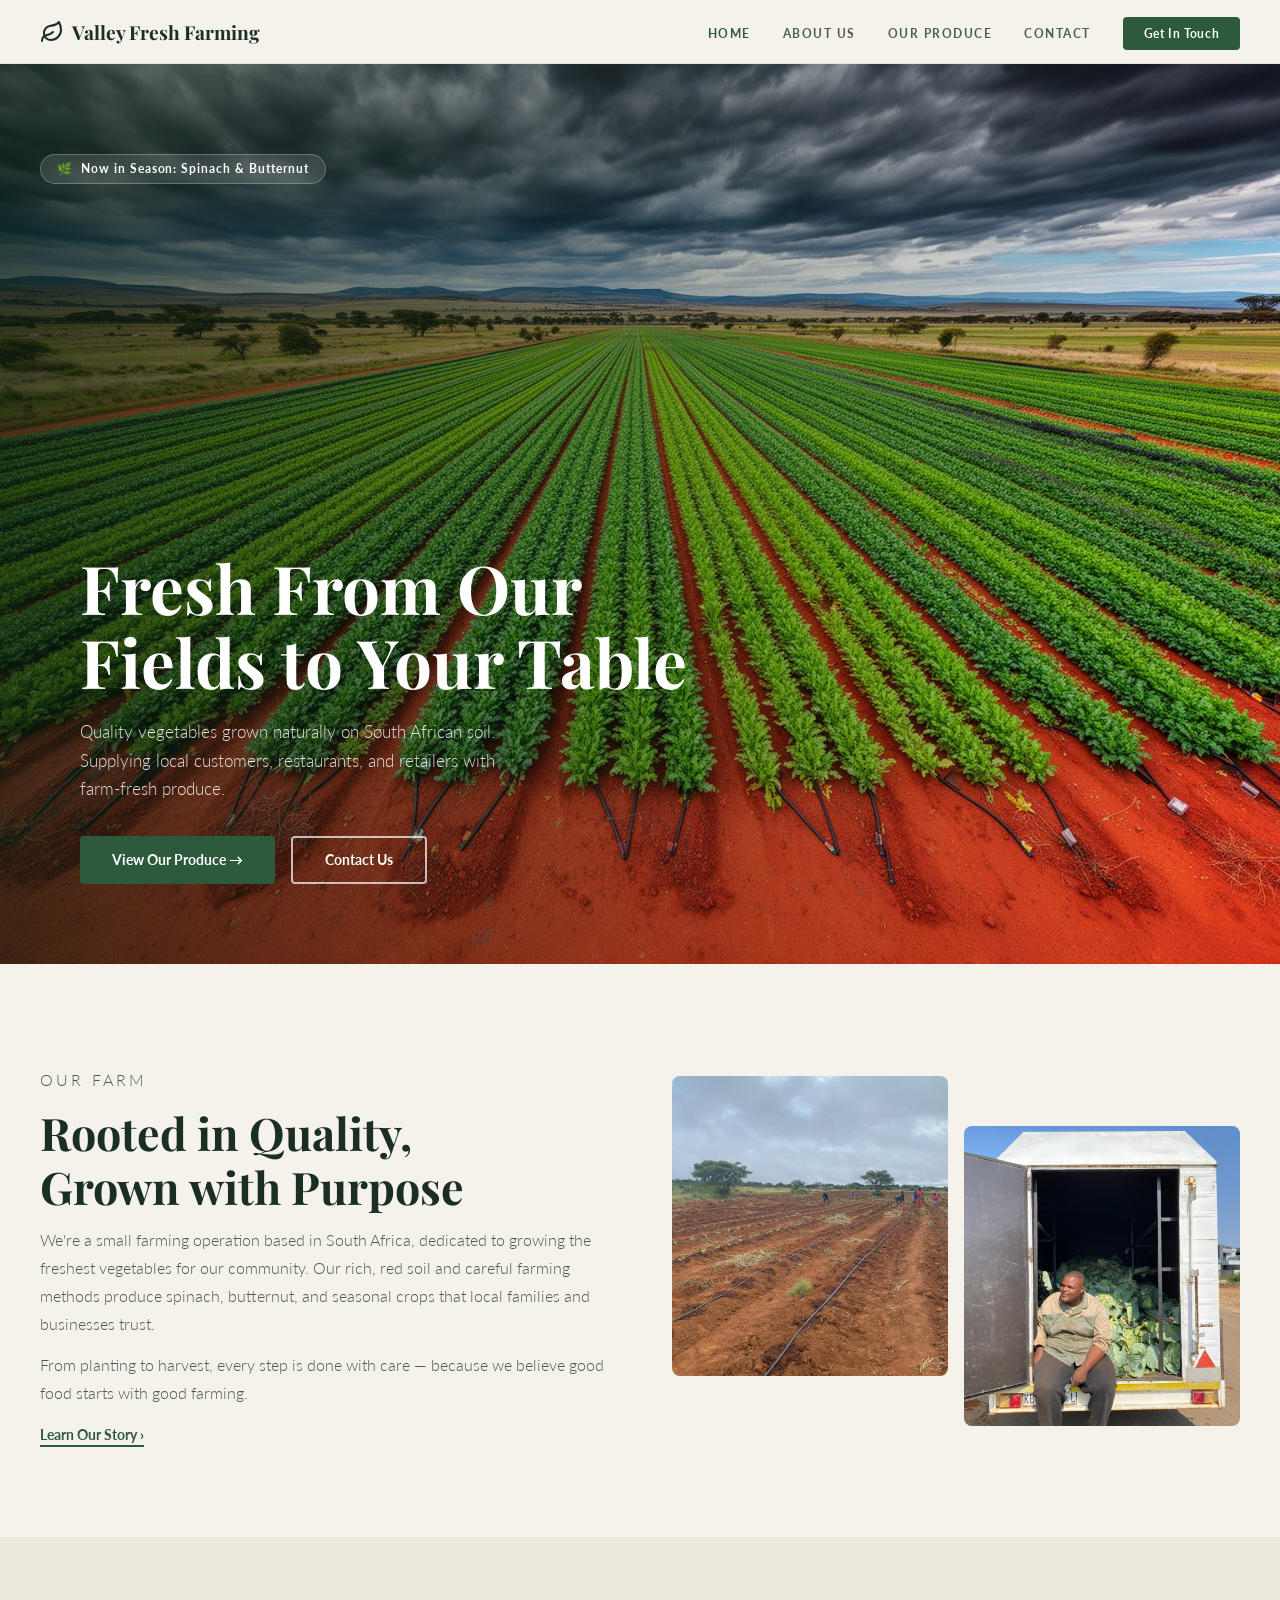
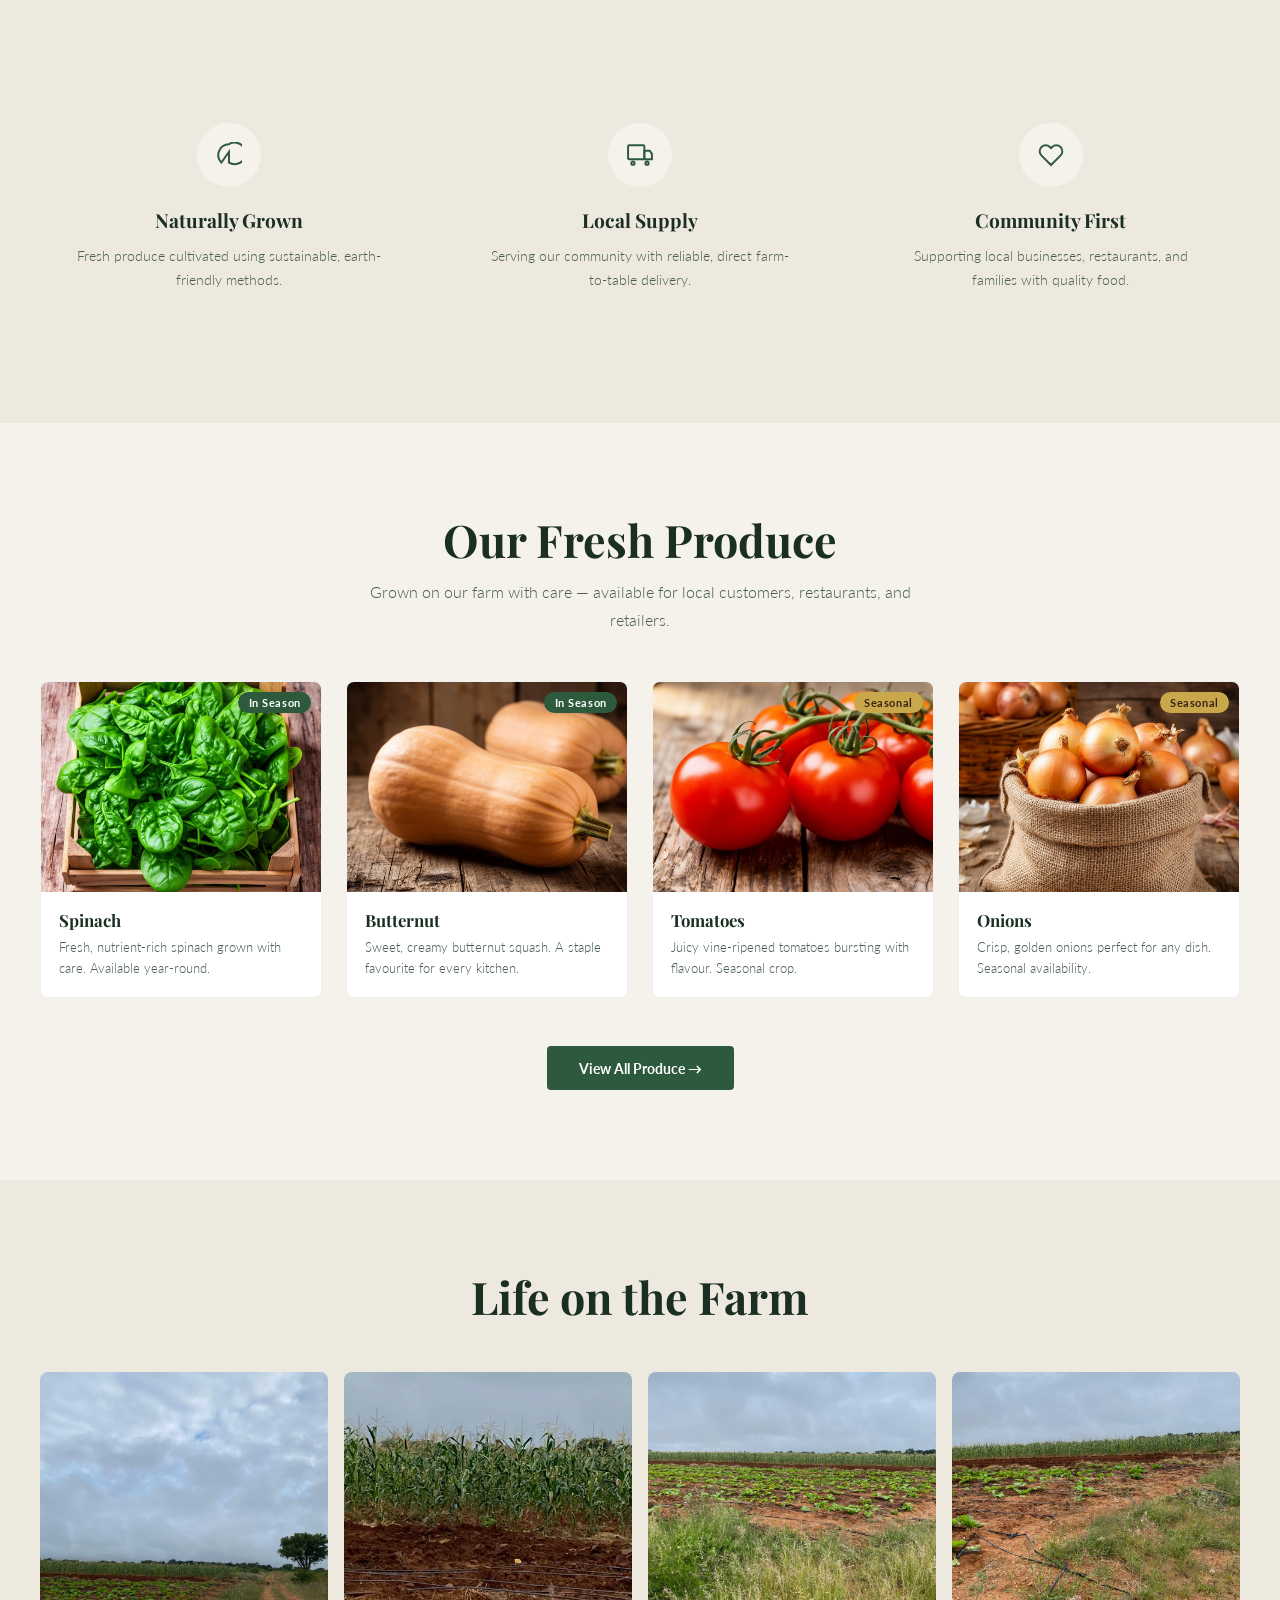
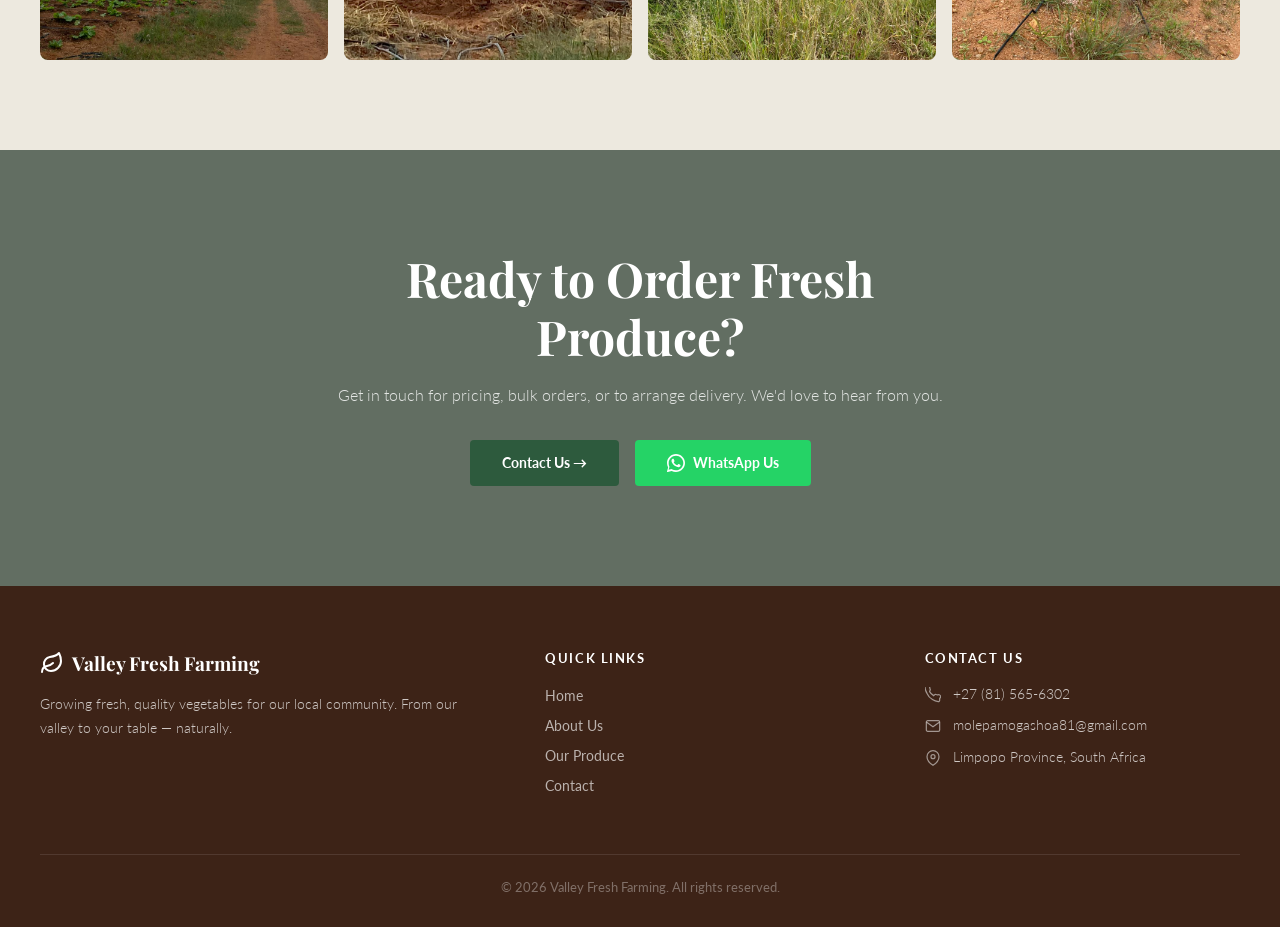
==== commit 9759825c: "favicon" ====
--- a/index.html
+++ b/index.html
@@ -10,6 +10,7 @@
       href="https://fonts.googleapis.com/css2?family=Playfair+Display:ital,wght@0,600;0,700;1,600&family=Lato:wght@300;400;700&display=swap"
       rel="stylesheet"
     />
+    <link rel="shortcut icon" href="/assets/fav.png" type="image/x-icon">
     <link rel="stylesheet" href="style.css" />
   </head>
   <body>
@@ -49,7 +50,7 @@
           >
         </li>
         <li>
-          <a href="#" onclick="alert('Coming soon!')" id="nav-contact"
+          <a href="contact.html" onclick="showPage('contact')" id="nav-contact"
             >Contact</a
           >
         </li>
@@ -207,7 +208,7 @@
       <h2>Ready to Order Fresh Produce?</h2>
       <p>Get in touch for pricing, bulk orders, or to arrange delivery. We'd love to hear from you.</p>
       <div class="cta-btns">
-        <a href="#" class="btn-primary" onclick="alert('Coming soon!')">Contact Us →</a>
+        <a href="contact.html" class="btn-primary" onclick="showPage('contact')">Contact Us →</a>
         <a href="https://wa.me/27815656302" class="btn-whatsapp">
           <svg width="18" height="18" viewBox="0 0 24 24" fill="currentColor"><path d="M17.472 14.382c-.297-.149-1.758-.867-2.03-.967-.273-.099-.471-.148-.67.15-.197.297-.767.966-.94 1.164-.173.199-.347.223-.644.075-.297-.15-1.255-.463-2.39-1.475-.883-.788-1.48-1.761-1.653-2.059-.173-.297-.018-.458.13-.606.134-.133.298-.347.446-.52.149-.174.198-.298.298-.497.099-.198.05-.371-.025-.52-.075-.149-.669-1.612-.916-2.207-.242-.579-.487-.5-.669-.51-.173-.008-.371-.01-.57-.01-.198 0-.52.074-.792.372-.272.297-1.04 1.016-1.04 2.479 0 1.462 1.065 2.875 1.213 3.074.149.198 2.096 3.2 5.077 4.487.709.306 1.262.489 1.694.625.712.227 1.36.195 1.871.118.571-.085 1.758-.719 2.006-1.413.248-.694.248-1.289.173-1.413-.074-.124-.272-.198-.57-.347z"/><path d="M12 0C5.373 0 0 5.373 0 12c0 2.123.555 4.116 1.526 5.849L.057 23.057a.75.75 0 00.916.916l5.207-1.469A11.94 11.94 0 0012 24c6.627 0 12-5.373 12-12S18.627 0 12 0zm0 21.75c-1.992 0-3.849-.571-5.42-1.557l-.388-.243-4.022 1.135 1.135-4.022-.243-.388A9.718 9.718 0 012.25 12C2.25 6.615 6.615 2.25 12 2.25S21.75 6.615 21.75 12 17.385 21.75 12 21.75z"/></svg>
           WhatsApp Us
@@ -261,7 +262,7 @@
       </div>
       <div class="footer-contact-item">
         <svg viewBox="0 0 24 24" fill="none" stroke="currentColor" stroke-width="1.8"><path d="M4 4h16c1.1 0 2 .9 2 2v12c0 1.1-.9 2-2 2H4c-1.1 0-2-.9-2-2V6c0-1.1.9-2 2-2z"/><polyline points="22,6 12,13 2,6"/></svg>
-        info@valleyfreshfarming.co.za
+        molepamogashoa81@gmail.com
       </div>
       <div class="footer-contact-item">
         <svg viewBox="0 0 24 24" fill="none" stroke="currentColor" stroke-width="1.8"><path d="M21 10c0 7-9 13-9 13s-9-6-9-13a9 9 0 0118 0z"/><circle cx="12" cy="10" r="3"/></svg>
--- a/style.css
+++ b/style.css
@@ -344,7 +344,9 @@
   transform: translateY(0);
 }
 
-.intro-section { background: var(--cream); }
+.intro-section {
+  background: var(--cream);
+}
 .intro-inner {
   max-width: 1200px;
   margin: 0 auto;
@@ -361,13 +363,21 @@
   font-size: 0.98rem;
 }
 .learn-link {
-  display: inline-flex; align-items: center; gap: 0.4rem;
-  color: var(--green-dark); font-weight: 700; text-decoration: none;
-  font-size: 0.9rem; margin-top: 1.2rem;
+  display: inline-flex;
+  align-items: center;
+  gap: 0.4rem;
+  color: var(--green-dark);
+  font-weight: 700;
+  text-decoration: none;
+  font-size: 0.9rem;
+  margin-top: 1.2rem;
   border-bottom: 2px solid var(--green-dark);
-  padding-bottom: 2px; transition: gap 0.2s;
-}
-.learn-link:hover { gap: 0.7rem; }
+  padding-bottom: 2px;
+  transition: gap 0.2s;
+}
+.learn-link:hover {
+  gap: 0.7rem;
+}
 
 .intro-images {
   display: grid;
@@ -380,11 +390,15 @@
   overflow: hidden;
 }
 .intro-img img {
-  width: 100%; height: 100%;
-  object-fit: cover; display: block;
+  width: 100%;
+  height: 100%;
+  object-fit: cover;
+  display: block;
   transition: transform 0.5s;
 }
-.intro-img:hover img { transform: scale(1.04); }
+.intro-img:hover img {
+  transform: scale(1.04);
+}
 .intro-img:first-child {
   height: 300px;
 }
@@ -394,162 +408,642 @@
 }
 
 @media (max-width: 900px) {
-  .intro-inner { grid-template-columns: 1fr; gap: 2rem; }
-  .intro-images { grid-template-columns: 1fr 1fr; }
+  .intro-inner {
+    grid-template-columns: 1fr;
+    gap: 2rem;
+  }
+  .intro-images {
+    grid-template-columns: 1fr 1fr;
+  }
   .intro-img:first-child,
-  .intro-img:last-child { height: 200px; margin-top: 0; }
+  .intro-img:last-child {
+    height: 200px;
+    margin-top: 0;
+  }
 }
 
 /* ============ VALUES ============ */
-.values-section { background: var(--cream-dark); }
-.values-inner { max-width: 1200px; margin: 0 auto; text-align: center; }
-.values-grid { display: grid; grid-template-columns: repeat(3, 1fr); gap: 2rem; margin-top: 3.5rem; }
-.value-card { padding: 2.5rem 2rem; }
+.values-section {
+  background: var(--cream-dark);
+}
+.values-inner {
+  max-width: 1200px;
+  margin: 0 auto;
+  text-align: center;
+}
+.values-grid {
+  display: grid;
+  grid-template-columns: repeat(3, 1fr);
+  gap: 2rem;
+  margin-top: 3.5rem;
+}
+.value-card {
+  padding: 2.5rem 2rem;
+}
 .value-icon {
-  width: 64px; height: 64px; background: var(--cream); border-radius: 50%;
-  display: flex; align-items: center; justify-content: center;
-  margin: 0 auto 1.2rem; color: var(--green-dark);
-}
-.value-icon svg { width: 26px; height: 26px; }
-.value-card h3 { font-family: 'Playfair Display', serif; font-size: 1.2rem; margin-bottom: 0.7rem; }
-.value-card p { color: var(--text-mid); font-size: 0.9rem; line-height: 1.7; font-weight: 300; }
-
-@media (max-width: 700px) { .values-grid { grid-template-columns: 1fr; } }
+  width: 64px;
+  height: 64px;
+  background: var(--cream);
+  border-radius: 50%;
+  display: flex;
+  align-items: center;
+  justify-content: center;
+  margin: 0 auto 1.2rem;
+  color: var(--green-dark);
+}
+.value-icon svg {
+  width: 26px;
+  height: 26px;
+}
+.value-card h3 {
+  font-family: "Playfair Display", serif;
+  font-size: 1.2rem;
+  margin-bottom: 0.7rem;
+}
+.value-card p {
+  color: var(--text-mid);
+  font-size: 0.9rem;
+  line-height: 1.7;
+  font-weight: 300;
+}
+
+@media (max-width: 700px) {
+  .values-grid {
+    grid-template-columns: 1fr;
+  }
+}
 
 /* ============ PRODUCE ============ */
-.produce-section { background: var(--cream); }
-.produce-inner { max-width: 1200px; margin: 0 auto; }
-.produce-header { text-align: center; margin-bottom: 3rem; }
-.produce-header .section-subtitle { margin: 0.75rem auto 0; }
-.produce-grid { display: grid; grid-template-columns: repeat(4, 1fr); gap: 1.5rem; }
+.produce-section {
+  background: var(--cream);
+}
+.produce-inner {
+  max-width: 1200px;
+  margin: 0 auto;
+}
+.produce-header {
+  text-align: center;
+  margin-bottom: 3rem;
+}
+.produce-header .section-subtitle {
+  margin: 0.75rem auto 0;
+}
+.produce-grid {
+  display: grid;
+  grid-template-columns: repeat(4, 1fr);
+  gap: 1.5rem;
+}
 .produce-card {
-  background: var(--white); border-radius: 8px; overflow: hidden;
-  border: 1px solid rgba(0,0,0,0.06);
-  transition: transform 0.3s, box-shadow 0.3s;
-}
-.produce-card:hover { transform: translateY(-4px); box-shadow: 0 12px 30px rgba(0,0,0,0.1); }
-.produce-img { position: relative; aspect-ratio: 4/3; overflow: hidden; background: var(--cream-dark); }
-.produce-img img { width: 100%; height: 100%; object-fit: cover; display: block; transition: transform 0.5s; }
-.produce-card:hover .produce-img img { transform: scale(1.06); }
+  background: var(--white);
+  border-radius: 8px;
+  overflow: hidden;
+  border: 1px solid rgba(0, 0, 0, 0.06);
+  transition:
+    transform 0.3s,
+    box-shadow 0.3s;
+}
+.produce-card:hover {
+  transform: translateY(-4px);
+  box-shadow: 0 12px 30px rgba(0, 0, 0, 0.1);
+}
+.produce-img {
+  position: relative;
+  aspect-ratio: 4/3;
+  overflow: hidden;
+  background: var(--cream-dark);
+}
+.produce-img img {
+  width: 100%;
+  height: 100%;
+  object-fit: cover;
+  display: block;
+  transition: transform 0.5s;
+}
+.produce-card:hover .produce-img img {
+  transform: scale(1.06);
+}
 .produce-badge {
-  position: absolute; top: 10px; right: 10px;
-  font-size: 0.68rem; font-weight: 700; letter-spacing: 0.05em;
-  padding: 0.25rem 0.65rem; border-radius: 50px;
-}
-.badge-season { background: var(--green-dark); color: #fff; }
-.badge-seasonal { background: var(--gold); color: var(--brown-dark); }
-.produce-info { padding: 1.1rem; }
-.produce-info h3 { font-family: 'Playfair Display', serif; font-size: 1.05rem; margin-bottom: 0.35rem; }
-.produce-info p { font-size: 0.83rem; color: var(--text-mid); line-height: 1.6; font-weight: 300; }
-.produce-cta { text-align: center; margin-top: 3rem; }
-
-@media (max-width: 900px) { .produce-grid { grid-template-columns: repeat(2, 1fr); } }
-@media (max-width: 500px) { .produce-grid { grid-template-columns: 1fr; } }
+  position: absolute;
+  top: 10px;
+  right: 10px;
+  font-size: 0.68rem;
+  font-weight: 700;
+  letter-spacing: 0.05em;
+  padding: 0.25rem 0.65rem;
+  border-radius: 50px;
+}
+.badge-season {
+  background: var(--green-dark);
+  color: #fff;
+}
+.badge-seasonal {
+  background: var(--gold);
+  color: var(--brown-dark);
+}
+.produce-info {
+  padding: 1.1rem;
+}
+.produce-info h3 {
+  font-family: "Playfair Display", serif;
+  font-size: 1.05rem;
+  margin-bottom: 0.35rem;
+}
+.produce-info p {
+  font-size: 0.83rem;
+  color: var(--text-mid);
+  line-height: 1.6;
+  font-weight: 300;
+}
+.produce-cta {
+  text-align: center;
+  margin-top: 3rem;
+}
+
+@media (max-width: 900px) {
+  .produce-grid {
+    grid-template-columns: repeat(2, 1fr);
+  }
+}
+@media (max-width: 500px) {
+  .produce-grid {
+    grid-template-columns: 1fr;
+  }
+}
 
 /* ============ GALLERY ============ */
-.gallery-section { background: var(--cream-dark); }
-.gallery-inner { max-width: 1200px; margin: 0 auto; }
-.gallery-header { text-align: center; margin-bottom: 3rem; }
-.gallery-grid { display: grid; grid-template-columns: repeat(4, 1fr); gap: 1rem; }
-.gallery-item { border-radius: 8px; overflow: hidden; aspect-ratio: 1; background: var(--cream); }
-.gallery-item img { width: 100%; height: 100%; object-fit: cover; display: block; transition: transform 0.5s; }
-.gallery-item:hover img { transform: scale(1.06); }
-
-@media (max-width: 700px) { .gallery-grid { grid-template-columns: repeat(2, 1fr); } }
+.gallery-section {
+  background: var(--cream-dark);
+}
+.gallery-inner {
+  max-width: 1200px;
+  margin: 0 auto;
+}
+.gallery-header {
+  text-align: center;
+  margin-bottom: 3rem;
+}
+.gallery-grid {
+  display: grid;
+  grid-template-columns: repeat(4, 1fr);
+  gap: 1rem;
+}
+.gallery-item {
+  border-radius: 8px;
+  overflow: hidden;
+  aspect-ratio: 1;
+  background: var(--cream);
+}
+.gallery-item img {
+  width: 100%;
+  height: 100%;
+  object-fit: cover;
+  display: block;
+  transition: transform 0.5s;
+}
+.gallery-item:hover img {
+  transform: scale(1.06);
+}
+
+@media (max-width: 700px) {
+  .gallery-grid {
+    grid-template-columns: repeat(2, 1fr);
+  }
+}
 
 /* ============ CTA BANNER ============ */
 .cta-section {
-  position: relative; padding: 100px 2.5rem;
-  overflow: hidden; text-align: center;
-  background: url('https://images.unsplash.com/photo-1543591091-2478e929c2c2?w=1600&q=80') center/cover no-repeat;
-}
-.cta-overlay { position: absolute; inset: 0; background: rgba(20,40,25,0.65); }
-.cta-content { position: relative; z-index: 1; max-width: 680px; margin: 0 auto; }
+  position: relative;
+  padding: 100px 2.5rem;
+  overflow: hidden;
+  text-align: center;
+  background: url("https://images.unsplash.com/photo-1543591091-2478e929c2c2?w=1600&q=80")
+    center/cover no-repeat;
+}
+.cta-overlay {
+  position: absolute;
+  inset: 0;
+  background: rgba(20, 40, 25, 0.65);
+}
+.cta-content {
+  position: relative;
+  z-index: 1;
+  max-width: 680px;
+  margin: 0 auto;
+}
 .cta-content h2 {
-  font-family: 'Playfair Display', serif;
+  font-family: "Playfair Display", serif;
   font-size: clamp(2rem, 4vw, 3rem);
-  color: #fff; margin-bottom: 1rem; line-height: 1.2;
-}
-.cta-content p { color: rgba(255,255,255,0.82); font-size: 1rem; line-height: 1.7; font-weight: 300; margin-bottom: 2rem; }
-.cta-btns { display: flex; gap: 1rem; justify-content: center; flex-wrap: wrap; }
-
+  color: #fff;
+  margin-bottom: 1rem;
+  line-height: 1.2;
+}
+.cta-content p {
+  color: rgba(255, 255, 255, 0.82);
+  font-size: 1rem;
+  line-height: 1.7;
+  font-weight: 300;
+  margin-bottom: 2rem;
+}
+.cta-btns {
+  display: flex;
+  gap: 1rem;
+  justify-content: center;
+  flex-wrap: wrap;
+}
 
 /* ============ FOOTER ============ */
-footer { background: var(--brown-dark); color: rgba(255,255,255,0.75); padding: 64px 2.5rem 32px; }
+footer {
+  background: var(--brown-dark);
+  color: rgba(255, 255, 255, 0.75);
+  padding: 64px 2.5rem 32px;
+}
 .footer-inner {
-  max-width: 1200px; margin: 0 auto;
-  display: grid; grid-template-columns: 1.4fr 1fr 1fr; gap: 4rem;
+  max-width: 1200px;
+  margin: 0 auto;
+  display: grid;
+  grid-template-columns: 1.4fr 1fr 1fr;
+  gap: 4rem;
   padding-bottom: 3rem;
-  border-bottom: 1px solid rgba(255,255,255,0.1);
-}
-.footer-brand .nav-logo { color: #fff; margin-bottom: 1rem; display: flex; }
-.footer-brand p { font-size: 0.88rem; line-height: 1.7; font-weight: 300; }
+  border-bottom: 1px solid rgba(255, 255, 255, 0.1);
+}
+.footer-brand .nav-logo {
+  color: #fff;
+  margin-bottom: 1rem;
+  display: flex;
+}
+.footer-brand p {
+  font-size: 0.88rem;
+  line-height: 1.7;
+  font-weight: 300;
+}
 .footer-col h4 {
-  font-size: 0.8rem; font-weight: 700; letter-spacing: 0.12em;
-  text-transform: uppercase; color: #fff; margin-bottom: 1.2rem;
-}
-.footer-col ul { list-style: none; }
-.footer-col ul li { margin-bottom: 0.7rem; }
-.footer-col ul li a { text-decoration: none; color: rgba(255,255,255,0.65); font-size: 0.9rem; transition: color 0.2s; }
-.footer-col ul li a:hover { color: #fff; }
+  font-size: 0.8rem;
+  font-weight: 700;
+  letter-spacing: 0.12em;
+  text-transform: uppercase;
+  color: #fff;
+  margin-bottom: 1.2rem;
+}
+.footer-col ul {
+  list-style: none;
+}
+.footer-col ul li {
+  margin-bottom: 0.7rem;
+}
+.footer-col ul li a {
+  text-decoration: none;
+  color: rgba(255, 255, 255, 0.65);
+  font-size: 0.9rem;
+  transition: color 0.2s;
+}
+.footer-col ul li a:hover {
+  color: #fff;
+}
 .footer-contact-item {
-  display: flex; align-items: flex-start; gap: 0.75rem;
-  font-size: 0.88rem; margin-bottom: 0.85rem; font-weight: 300;
-}
-.footer-contact-item svg { width: 16px; height: 16px; flex-shrink: 0; margin-top: 2px; opacity: 0.7; }
+  display: flex;
+  align-items: flex-start;
+  gap: 0.75rem;
+  font-size: 0.88rem;
+  margin-bottom: 0.85rem;
+  font-weight: 300;
+}
+.footer-contact-item svg {
+  width: 16px;
+  height: 16px;
+  flex-shrink: 0;
+  margin-top: 2px;
+  opacity: 0.7;
+}
 .footer-bottom {
-  max-width: 1200px; margin: 1.5rem auto 0;
-  font-size: 0.8rem; text-align: center; color: rgba(255,255,255,0.35);
-}
-
-@media (max-width: 768px) { .footer-inner { grid-template-columns: 1fr; gap: 2.5rem; } }
+  max-width: 1200px;
+  margin: 1.5rem auto 0;
+  font-size: 0.8rem;
+  text-align: center;
+  color: rgba(255, 255, 255, 0.35);
+}
+
+@media (max-width: 768px) {
+  .footer-inner {
+    grid-template-columns: 1fr;
+    gap: 2.5rem;
+  }
+}
 
 /* ============ PAGE HERO (About) ============ */
 .page-hero {
-  height: 480px; position: relative;
-  display: flex; align-items: center; justify-content: center;
-  overflow: hidden; margin-top: 64px;
+  height: 480px;
+  position: relative;
+  display: flex;
+  align-items: center;
+  justify-content: center;
+  overflow: hidden;
+  margin-top: 64px;
 }
 .page-hero-bg {
-  position: absolute; inset: 0;
-  background: url('https://images.unsplash.com/photo-1500382017468-9049fed747ef?w=1600&q=80') center/cover no-repeat;
-}
-.page-hero-overlay { position: absolute; inset: 0; background: rgba(10,25,15,0.5); }
-.page-hero-content { position: relative; z-index: 1; text-align: center; }
+  position: absolute;
+  inset: 0;
+  background: url("https://images.unsplash.com/photo-1500382017468-9049fed747ef?w=1600&q=80")
+    center/cover no-repeat;
+}
+.page-hero-overlay {
+  position: absolute;
+  inset: 0;
+  background: rgba(10, 25, 15, 0.5);
+}
+.page-hero-content {
+  position: relative;
+  z-index: 1;
+  text-align: center;
+}
 .page-hero-content h1 {
-  font-family: 'Playfair Display', serif;
+  font-family: "Playfair Display", serif;
   font-size: clamp(2.2rem, 5vw, 3.5rem);
-  color: #fff; font-weight: 600; font-style: italic;
+  color: #fff;
+  font-weight: 600;
+  font-style: italic;
 }
 
 /* ============ ABOUT - STORY ============ */
-.story-section { background: var(--cream); }
+.story-section {
+  background: var(--cream);
+}
 .story-inner {
-  max-width: 1200px; margin: 0 auto;
-  display: grid; grid-template-columns: 1fr 1fr; gap: 5rem; align-items: center;
-}
-.story-text p { color: var(--text-mid); line-height: 1.8; font-weight: 300; font-size: 0.98rem; margin-top: 1rem; }
-.story-img { border-radius: 8px; overflow: hidden; aspect-ratio: 4/3; }
-.story-img img { width: 100%; height: 100%; object-fit: cover; display: block; }
-
-@media (max-width: 900px) { .story-inner { grid-template-columns: 1fr; gap: 2.5rem; } }
+  max-width: 1200px;
+  margin: 0 auto;
+  display: grid;
+  grid-template-columns: 1fr 1fr;
+  gap: 5rem;
+  align-items: center;
+}
+.story-text p {
+  color: var(--text-mid);
+  line-height: 1.8;
+  font-weight: 300;
+  font-size: 0.98rem;
+  margin-top: 1rem;
+}
+.story-img {
+  border-radius: 8px;
+  overflow: hidden;
+  aspect-ratio: 4/3;
+}
+.story-img img {
+  width: 100%;
+  height: 100%;
+  object-fit: cover;
+  display: block;
+}
+
+@media (max-width: 900px) {
+  .story-inner {
+    grid-template-columns: 1fr;
+    gap: 2.5rem;
+  }
+}
 
 /* ============ ABOUT - HOW WE FARM ============ */
-.farm-methods { background: var(--cream-dark); }
-.farm-inner { max-width: 1200px; margin: 0 auto; text-align: center; }
-.farm-grid { display: grid; grid-template-columns: repeat(4, 1fr); gap: 1.5rem; margin-top: 3.5rem; }
+.farm-methods {
+  background: var(--cream-dark);
+}
+.farm-inner {
+  max-width: 1200px;
+  margin: 0 auto;
+  text-align: center;
+}
+.farm-grid {
+  display: grid;
+  grid-template-columns: repeat(4, 1fr);
+  gap: 1.5rem;
+  margin-top: 3.5rem;
+}
 .farm-card {
-  background: var(--white); border-radius: 8px; padding: 2.5rem 1.8rem;
-  border: 1px solid rgba(0,0,0,0.05);
+  background: var(--white);
+  border-radius: 8px;
+  padding: 2.5rem 1.8rem;
+  border: 1px solid rgba(0, 0, 0, 0.05);
 }
 .farm-icon {
-  width: 56px; height: 56px; background: var(--cream-dark); border-radius: 50%;
-  display: flex; align-items: center; justify-content: center;
-  margin: 0 auto 1.2rem; color: var(--green-dark);
-}
-.farm-icon svg { width: 22px; height: 22px; }
-.farm-card h3 { font-family: 'Playfair Display', serif; font-size: 1.05rem; margin-bottom: 0.6rem; }
-.farm-card p { font-size: 0.85rem; color: var(--text-mid); line-height: 1.6; font-weight: 300; }
-
-@media (max-width: 900px) { .farm-grid { grid-template-columns: repeat(2, 1fr); } }
-@media (max-width: 500px) { .farm-grid { grid-template-columns: 1fr; } }+  width: 56px;
+  height: 56px;
+  background: var(--cream-dark);
+  border-radius: 50%;
+  display: flex;
+  align-items: center;
+  justify-content: center;
+  margin: 0 auto 1.2rem;
+  color: var(--green-dark);
+}
+.farm-icon svg {
+  width: 22px;
+  height: 22px;
+}
+.farm-card h3 {
+  font-family: "Playfair Display", serif;
+  font-size: 1.05rem;
+  margin-bottom: 0.6rem;
+}
+.farm-card p {
+  font-size: 0.85rem;
+  color: var(--text-mid);
+  line-height: 1.6;
+  font-weight: 300;
+}
+
+@media (max-width: 900px) {
+  .farm-grid {
+    grid-template-columns: repeat(2, 1fr);
+  }
+}
+@media (max-width: 500px) {
+  .farm-grid {
+    grid-template-columns: 1fr;
+  }
+}
+
+/* ============ CONTACT PAGE ============ */
+.contact-section {
+  background: var(--cream);
+}
+.contact-inner {
+  max-width: 1200px;
+  margin: 0 auto;
+  display: grid;
+  grid-template-columns: 1fr 1.3fr;
+  gap: 4rem;
+  align-items: start;
+}
+
+/* Left column */
+.contact-info h2 {
+  font-family: "Playfair Display", serif;
+  font-size: clamp(1.8rem, 3vw, 2.4rem);
+  color: var(--text-dark);
+  margin-bottom: 1rem;
+}
+.contact-info > p {
+  color: var(--text-mid);
+  font-size: 0.98rem;
+  line-height: 1.7;
+  font-weight: 300;
+  margin-bottom: 2rem;
+}
+.contact-details {
+  display: flex;
+  flex-direction: column;
+  gap: 1.2rem;
+  margin-bottom: 2rem;
+}
+.contact-detail-item {
+  display: flex;
+  align-items: center;
+  gap: 1rem;
+}
+.contact-detail-icon {
+  width: 46px;
+  height: 46px;
+  background: var(--cream-dark);
+  border-radius: 50%;
+  display: flex;
+  align-items: center;
+  justify-content: center;
+  flex-shrink: 0;
+  color: var(--green-dark);
+}
+.contact-detail-icon svg {
+  width: 18px;
+  height: 18px;
+}
+.contact-detail-text strong {
+  display: block;
+  font-size: 0.85rem;
+  font-weight: 700;
+  color: var(--text-dark);
+  margin-bottom: 0.1rem;
+}
+.contact-detail-text span {
+  font-size: 0.88rem;
+  color: var(--text-mid);
+  font-weight: 300;
+}
+.contact-map {
+  border-radius: 8px;
+  overflow: hidden;
+  margin-top: 2rem;
+  border: 1px solid rgba(0, 0, 0, 0.08);
+}
+.contact-map iframe {
+  width: 100%;
+  height: 260px;
+  display: block;
+  border: none;
+}
+
+/* Right column - form */
+.contact-form-card {
+  background: var(--white);
+  border-radius: 12px;
+  padding: 2.5rem;
+  border: 1px solid rgba(0, 0, 0, 0.07);
+  box-shadow: 0 4px 24px rgba(0, 0, 0, 0.05);
+}
+.contact-form-card h3 {
+  font-family: "Playfair Display", serif;
+  font-size: 1.6rem;
+  color: var(--text-dark);
+  margin-bottom: 0.4rem;
+}
+.contact-form-card > p {
+  font-size: 0.88rem;
+  color: var(--text-mid);
+  font-weight: 300;
+  margin-bottom: 1.8rem;
+}
+.form-group {
+  margin-bottom: 1.2rem;
+}
+.form-group label {
+  display: block;
+  font-size: 0.82rem;
+  font-weight: 700;
+  color: var(--text-dark);
+  margin-bottom: 0.4rem;
+}
+.form-group input,
+.form-group textarea,
+.form-group select {
+  width: 100%;
+  padding: 0.75rem 1rem;
+  border: 1.5px solid rgba(0, 0, 0, 0.12);
+  border-radius: 6px;
+  font-family: "Lato", sans-serif;
+  font-size: 0.9rem;
+  color: var(--text-dark);
+  background: var(--cream);
+  transition: border-color 0.2s;
+  outline: none;
+}
+.form-group input:focus,
+.form-group textarea:focus,
+.form-group select:focus {
+  border-color: var(--green-dark);
+  background: var(--white);
+}
+.form-group input::placeholder,
+.form-group textarea::placeholder {
+  color: var(--text-light);
+}
+.form-group textarea {
+  resize: vertical;
+  min-height: 130px;
+}
+.form-submit {
+  width: 100%;
+  padding: 1rem;
+  background: var(--green-dark);
+  color: #fff;
+  border: none;
+  border-radius: 6px;
+  font-family: "Lato", sans-serif;
+  font-size: 0.95rem;
+  font-weight: 700;
+  cursor: pointer;
+  transition:
+    background 0.2s,
+    transform 0.2s;
+  margin-top: 0.5rem;
+}
+.form-submit:hover {
+  background: var(--green-mid);
+  transform: translateY(-1px);
+}
+
+.btn-whatsapp-large {
+  display: inline-flex;
+  align-items: center;
+  gap: 0.75rem;
+  background: #25d366;
+  color: #fff;
+  padding: 0.9rem 1.8rem;
+  border-radius: 6px;
+  text-decoration: none;
+  font-weight: 700;
+  font-size: 0.95rem;
+  transition:
+    background 0.2s,
+    transform 0.2s;
+}
+.btn-whatsapp-large:hover {
+  background: #1ebe59;
+  transform: translateY(-1px);
+}
+.btn-whatsapp-large svg {
+  width: 20px;
+  height: 20px;
+}
+
+@media (max-width: 900px) {
+  .contact-inner {
+    grid-template-columns: 1fr;
+    gap: 2.5rem;
+  }
+}
